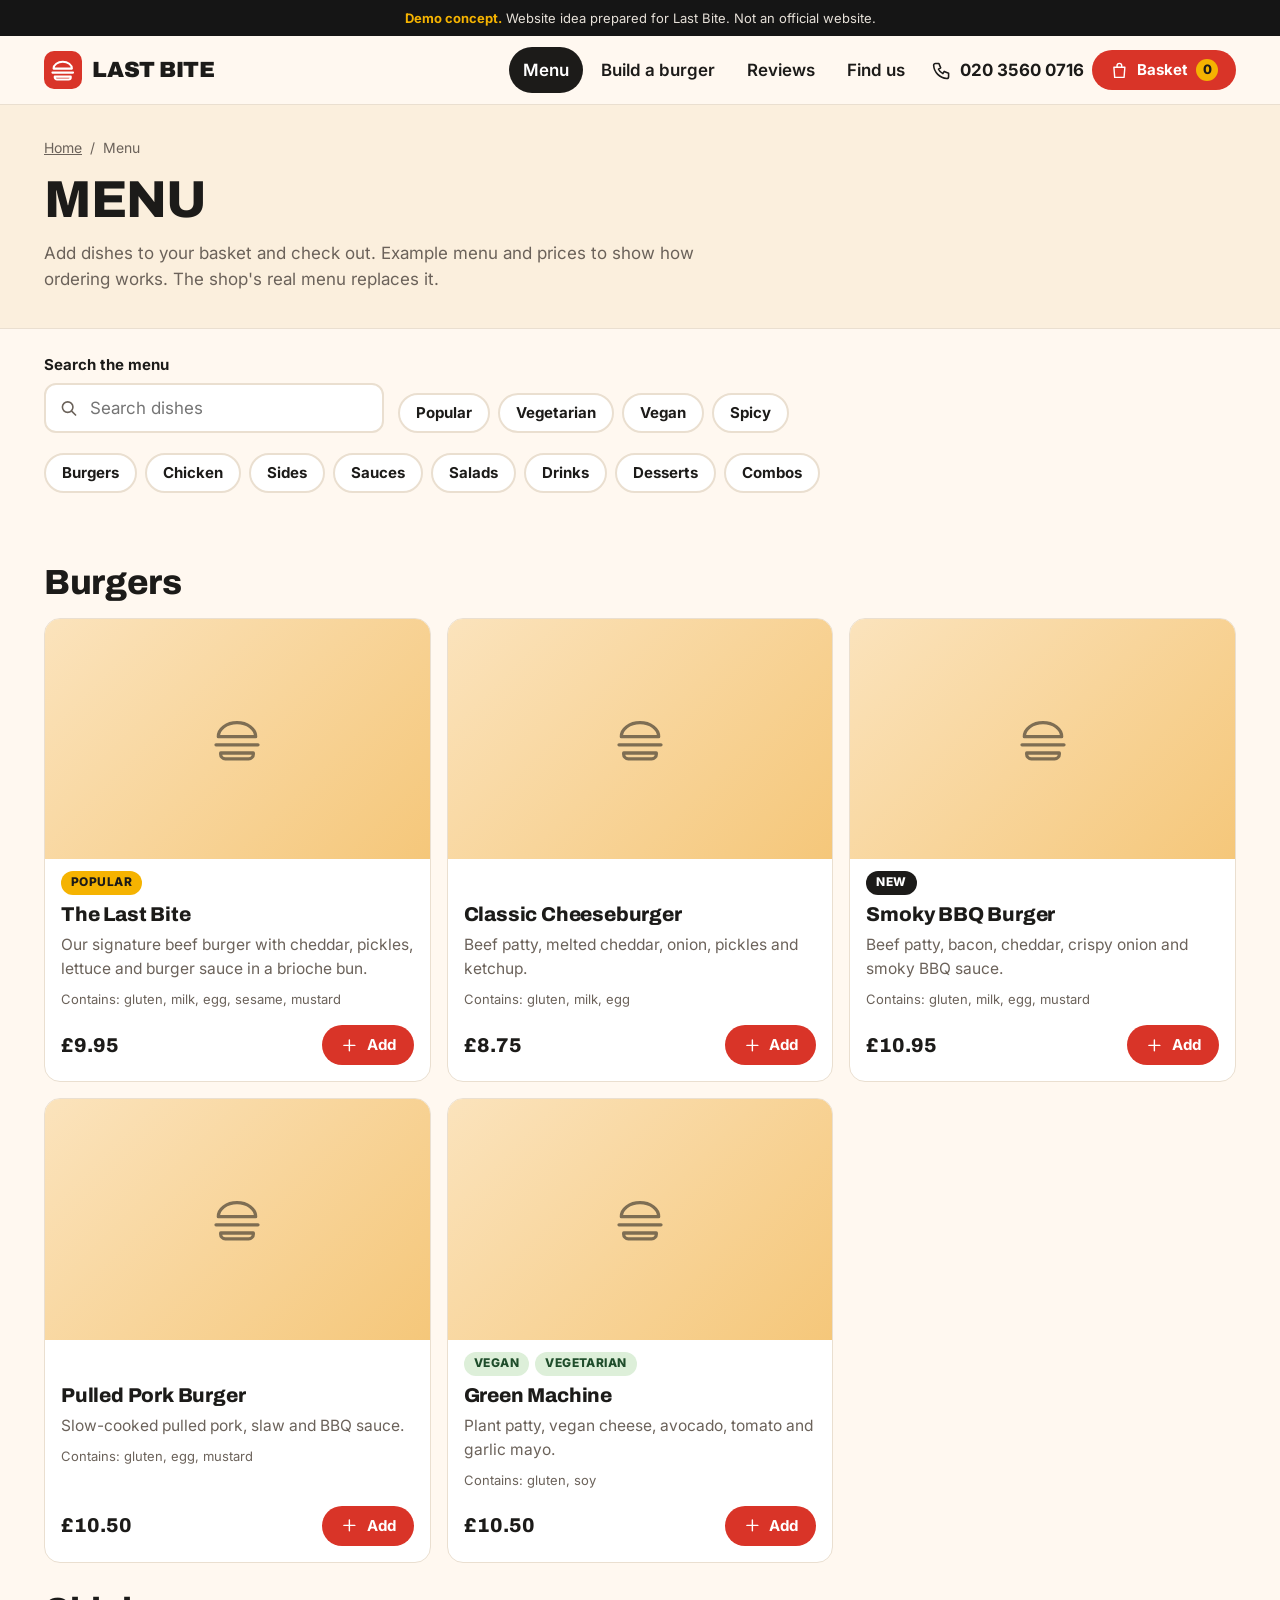
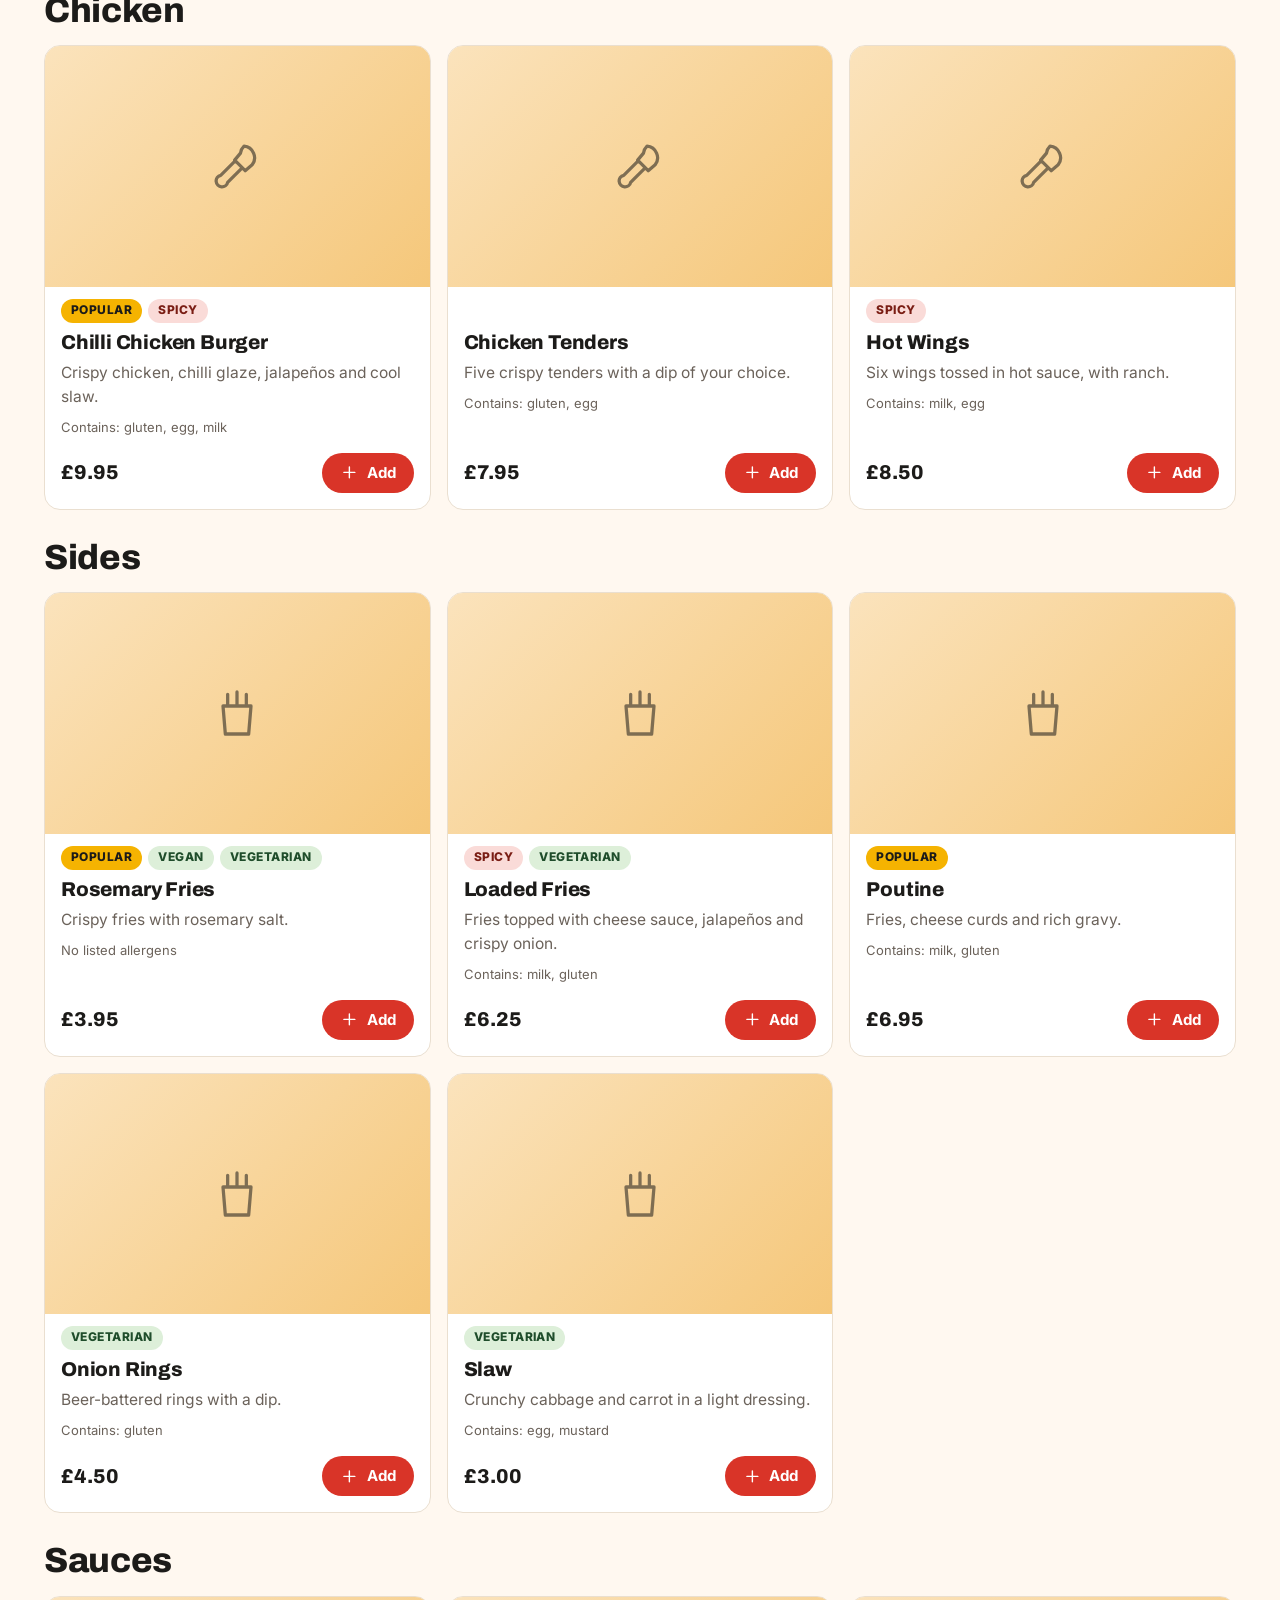
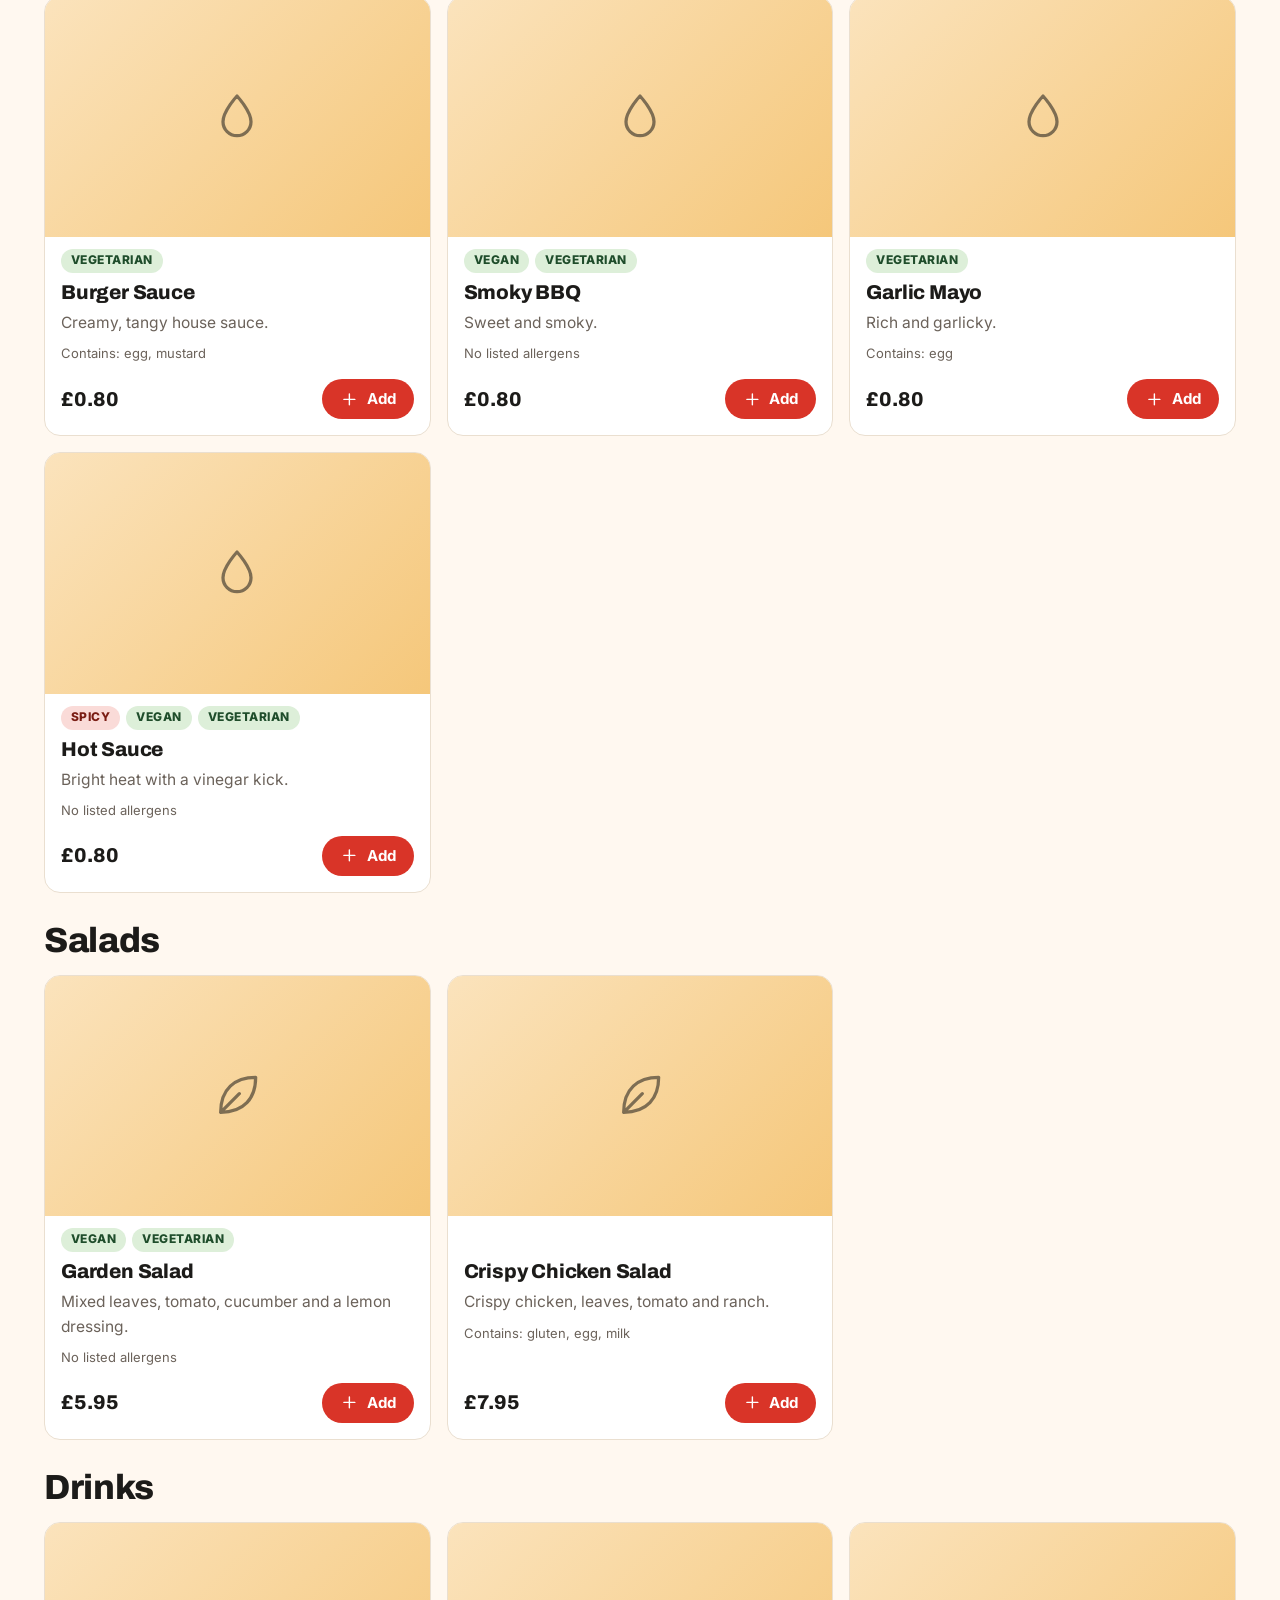
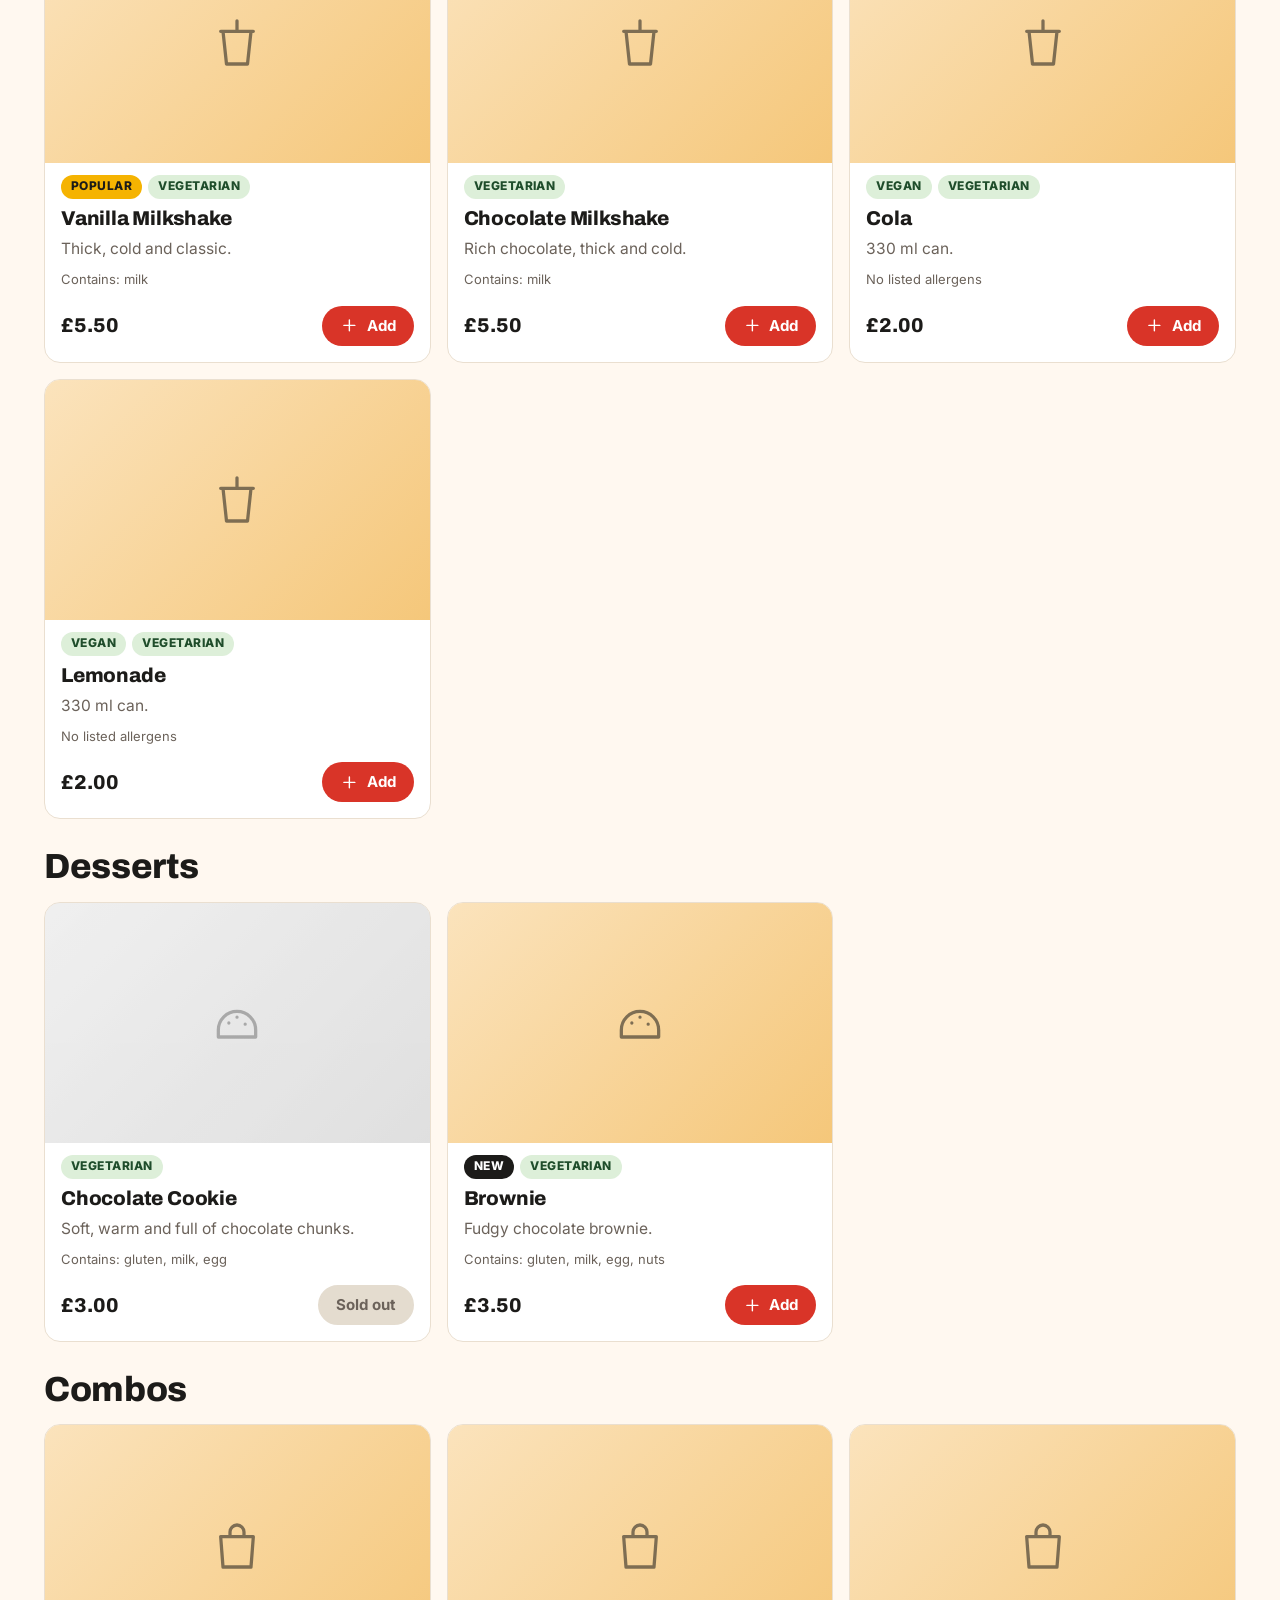
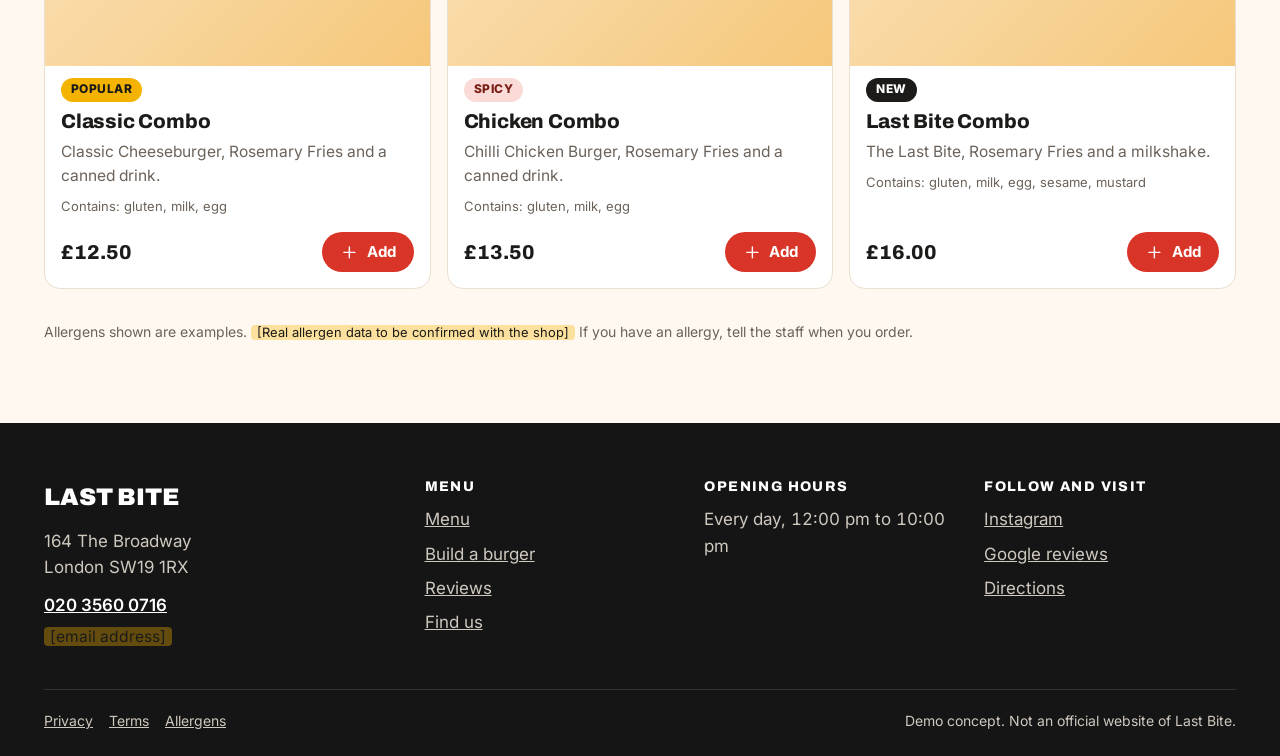
==== menu/index.html @ 27484dd6 "Add Last Bite static demo site for GitHub Pages. Co-authored-by: Cursor <cursoragent@cursor.com>" ====
<!doctype html>
<html lang="en-GB">
<head>
<meta charset="utf-8">
<meta name="viewport" content="width=device-width, initial-scale=1">
<meta name="robots" content="noindex, nofollow">
<meta name="theme-color" content="#151515">
<title>Menu | Last Bite</title>
<meta name="description" content="Menu and online ordering at Last Bite in Wimbledon.">
<link rel="stylesheet" href="../assets/css/tokens.css">
<link rel="stylesheet" href="../assets/css/base.css">
</head>
<body class="">
<svg width="0" height="0" style="position:absolute" aria-hidden="true" focusable="false">
<symbol id="i-phone" viewBox="0 0 24 24"><path d="M5 4h4l2 5-2.5 1.5a11 11 0 0 0 5 5L15 13l5 2v4a2 2 0 0 1-2 2A16 16 0 0 1 3 6a2 2 0 0 1 2-2z"/></symbol>
<symbol id="i-burger" viewBox="0 0 24 24"><path d="M4 11a8 6 0 0 1 16 0H4zM3 14.5h18M5 18h14v.5a2 2 0 0 1-2 2H7a2 2 0 0 1-2-2V18z"/></symbol>
<symbol id="i-fries" viewBox="0 0 24 24"><path d="M6 9l1 12h10l1-12H6zM8 9V4M12 9V3M16 9V4"/></symbol>
<symbol id="i-cup" viewBox="0 0 24 24"><path d="M6 7h12l-1.5 14h-9L6 7zM5 7h14M12 2.5V7"/></symbol>
<symbol id="i-chicken" viewBox="0 0 24 24"><path d="M15 3.5a5 5 0 0 1 3.5 8L15.5 14l-4.5-4.5 2.5-3a5 5 0 0 1 1.5-3zM11 10l-6 6a2.5 2.5 0 1 0 3 3l6-6"/></symbol>
<symbol id="i-leaf" viewBox="0 0 24 24"><path d="M5 19C5 9 11 4 20 4c0 9-5 15-15 15zM5 19l8-8"/></symbol>
<symbol id="i-dessert" viewBox="0 0 24 24"><path d="M4 15a8 8 0 0 1 16 0v3H4v-3zM8.5 12h.01M12 9.5h.01M15.5 12.5h.01"/></symbol>
<symbol id="i-sauce" viewBox="0 0 24 24"><path d="M12 3s6 6.5 6 11a6 6 0 0 1-12 0c0-4.5 6-11 6-11z"/></symbol>
<symbol id="i-bag" viewBox="0 0 24 24"><path d="M5 8h14l-1 13H6L5 8zM9 8V6a3 3 0 0 1 6 0v2"/></symbol>
<symbol id="i-plus" viewBox="0 0 24 24"><path d="M12 5v14M5 12h14"/></symbol>
<symbol id="i-minus" viewBox="0 0 24 24"><path d="M5 12h14"/></symbol>
<symbol id="i-trash" viewBox="0 0 24 24"><path d="M5 7h14M10 7V4h4v3M7 7l1 13h8l1-13"/></symbol>
<symbol id="i-search" viewBox="0 0 24 24"><circle cx="11" cy="11" r="6"/><path d="M20 20l-4.2-4.2"/></symbol>
<symbol id="i-flame" viewBox="0 0 24 24"><path d="M12 3c1 4 5 5 5 10a5 5 0 0 1-10 0c0-3 2-4 2-6 1 1 2 1 3-4z"/></symbol>
<symbol id="i-bike" viewBox="0 0 24 24"><circle cx="6" cy="17" r="3"/><circle cx="18" cy="17" r="3"/><path d="M6 17l4-8h5l3 8M9 9H7"/></symbol>
<symbol id="i-store" viewBox="0 0 24 24"><path d="M4 9l1-5h14l1 5M4 9v11h16V9M4 9h16M10 20v-6h4v6"/></symbol>
<symbol id="i-insta" viewBox="0 0 24 24"><rect x="3" y="3" width="18" height="18" rx="5"/><circle cx="12" cy="12" r="4"/><path d="M17.5 6.5h.01"/></symbol>
<symbol id="i-clock" viewBox="0 0 24 24"><circle cx="12" cy="12" r="9"/><path d="M12 7v5l3 2"/></symbol>
<symbol id="i-check" viewBox="0 0 24 24"><path d="M5 12.5l5 5 9-10.5"/></symbol>
<symbol id="i-menu" viewBox="0 0 24 24"><path d="M4 7h16M4 12h16M4 17h16"/></symbol>
<symbol id="i-close" viewBox="0 0 24 24"><path d="M6 6l12 12M18 6L6 18"/></symbol>
<symbol id="i-chevron" viewBox="0 0 24 24"><path d="M6 9l6 6 6-6"/></symbol>
<symbol id="i-prev" viewBox="0 0 24 24"><path d="M15 6l-6 6 6 6"/></symbol>
<symbol id="i-next" viewBox="0 0 24 24"><path d="M9 6l6 6-6 6"/></symbol>
<symbol id="i-pin" viewBox="0 0 24 24"><path d="M12 21s7-6.2 7-11a7 7 0 1 0-14 0c0 4.8 7 11 7 11z"/><circle cx="12" cy="10" r="2.5"/></symbol>
<symbol id="i-star" viewBox="0 0 24 24"><polygon points="12 2.5 14.9 8.6 21.5 9.4 16.6 14 17.9 20.6 12 17.4 6.1 20.6 7.4 14 2.5 9.4 9.1 8.6"/></symbol>
<symbol id="i-user" viewBox="0 0 24 24"><circle cx="12" cy="8" r="4"/><path d="M4 21c0-4.4 3.6-7 8-7s8 2.6 8 7"/></symbol>
<symbol id="i-tag" viewBox="0 0 24 24"><path d="M3 12V4h8l10 10-8 8L3 12zM7.5 8h.01"/></symbol>
</svg>
<a class="skip" href="#main">Skip to content</a>
<div class="demo-bar"><strong>Demo concept.</strong> Website idea prepared for Last Bite. Not an official website.</div>
<header class="site-header">
  <div class="container header-row">
    <a class="brand" href="../index.html" aria-label="Last Bite, home"><span class="brand-mark"><svg class="i " aria-hidden="true"><use href="#i-burger"/></svg></span>Last Bite</a>
    <nav class="nav-desktop" aria-label="Main"><ul><li><a class="nav-link" href="../menu/index.html" aria-current="page">Menu</a></li><li><a class="nav-link" href="../build-burger/index.html">Build a burger</a></li><li><a class="nav-link" href="../index.html#reviews">Reviews</a></li><li><a class="nav-link" href="../index.html#visit">Find us</a></li></ul></nav>
    <div class="header-actions">
      <a class="header-phone" href="tel:+442035600716"><svg class="i " aria-hidden="true"><use href="#i-phone"/></svg><span>020 3560 0716</span></a>
      <button class="btn btn-primary btn-sm cart-btn" type="button" data-open-cart aria-label="Open basket"><svg class="i " aria-hidden="true"><use href="#i-bag"/></svg><span class="cart-label">Basket</span><span class="cart-count" data-cart-count>0</span></button>
      <button class="icon-btn burger" type="button" aria-label="Open menu" aria-expanded="false" aria-controls="drawer" data-open-drawer><svg class="i " aria-hidden="true"><use href="#i-menu"/></svg></button>
    </div>
  </div>
</header>
<div class="drawer" id="drawer" role="dialog" aria-modal="true" aria-label="Menu" hidden>
  <div class="drawer-top">
    <span class="brand"><span class="brand-mark"><svg class="i " aria-hidden="true"><use href="#i-burger"/></svg></span>Last Bite</span>
    <button class="icon-btn" type="button" aria-label="Close menu" data-close-drawer><svg class="i " aria-hidden="true"><use href="#i-close"/></svg></button>
  </div>
  <nav aria-label="Mobile"><ul><li><a href="../menu/index.html" aria-current="page">Menu<svg class="i " aria-hidden="true"><use href="#i-next"/></svg></a></li><li><a href="../build-burger/index.html">Build a burger<svg class="i " aria-hidden="true"><use href="#i-next"/></svg></a></li><li><a href="../index.html#reviews">Reviews<svg class="i " aria-hidden="true"><use href="#i-next"/></svg></a></li><li><a href="../index.html#visit">Find us<svg class="i " aria-hidden="true"><use href="#i-next"/></svg></a></li></ul></nav>
  <div class="drawer-foot">
    <a class="btn btn-primary btn-block" href="../menu/index.html">Order now</a>
    <a class="btn btn-secondary btn-block" href="tel:+442035600716"><svg class="i " aria-hidden="true"><use href="#i-phone"/></svg> Call 020 3560 0716</a>
    <a class="btn btn-ghost btn-block" href="#" data-fullsite><svg class="i " aria-hidden="true"><use href="#i-user"/></svg> Sign in</a>
    <address>164 The Broadway<br>London SW19 1RX</address>
  </div>
</div>
<main id="main">

<section class="page-hero"><div class="container">
  <nav aria-label="Breadcrumb"><ol class="breadcrumbs" role="list"><li><a href="../index.html">Home</a></li><li aria-current="page">Menu</li></ol></nav>
  <h1>Menu</h1>
  <p>Add dishes to your basket and check out. Example menu and prices to show how ordering works. The shop&#x27;s real menu replaces it.</p>
</div></section>
<section class="section section--tight menu-wrap"><div class="container">
  <div class="menu-tools">
    <div class="field search"><label for="m-search">Search the menu</label><div class="search-box"><svg class="i " aria-hidden="true"><use href="#i-search"/></svg><input id="m-search" type="search" placeholder="Search dishes" autocomplete="off" data-search></div></div>
    <div class="filters" role="group" aria-label="Filter dishes">
      <button class="chip" type="button" aria-pressed="false" data-filter="hit">Popular</button>
      <button class="chip" type="button" aria-pressed="false" data-filter="veg">Vegetarian</button>
      <button class="chip" type="button" aria-pressed="false" data-filter="vegan">Vegan</button>
      <button class="chip" type="button" aria-pressed="false" data-filter="spicy">Spicy</button>
    </div>
  </div>
  <nav class="cat-tabs" aria-label="Menu sections"><a class="chip" href="#cat-burgers">Burgers</a><a class="chip" href="#cat-chicken">Chicken</a><a class="chip" href="#cat-sides">Sides</a><a class="chip" href="#cat-sauces">Sauces</a><a class="chip" href="#cat-salads">Salads</a><a class="chip" href="#cat-drinks">Drinks</a><a class="chip" href="#cat-desserts">Desserts</a><a class="chip" href="#cat-combos">Combos</a></nav>
  <p class="menu-count" data-count role="status"></p>
  <section class="menu-sec" id="cat-burgers" data-sec aria-labelledby="h-burgers"><h2 id="h-burgers">Burgers</h2><div class="dish-grid">
<article class="card dish" data-item="last-bite" data-cat="burgers" data-tags="hit">
  <div class="thumb" role="img" aria-label="Photo placeholder"><svg class="i " aria-hidden="true"><use href="#i-burger"/></svg></div>
  <div class="badges"><span class="badge b-hit">Popular</span></div>
  <h3>The Last Bite</h3>
  <p class="desc">Our signature beef burger with cheddar, pickles, lettuce and burger sauce in a brioche bun.</p>
  <p class="alg">Contains: gluten, milk, egg, sesame, mustard</p>
  <div class="row"><span class="price">£9.95</span><button class="btn btn-primary btn-sm" type="button" data-add="last-bite" data-custom="1" aria-label="Add The Last Bite, choose extras"><svg class="i " aria-hidden="true"><use href="#i-plus"/></svg> Add</button></div>
</article>
<article class="card dish" data-item="classic" data-cat="burgers" data-tags="">
  <div class="thumb" role="img" aria-label="Photo placeholder"><svg class="i " aria-hidden="true"><use href="#i-burger"/></svg></div>
  <div class="badges"></div>
  <h3>Classic Cheeseburger</h3>
  <p class="desc">Beef patty, melted cheddar, onion, pickles and ketchup.</p>
  <p class="alg">Contains: gluten, milk, egg</p>
  <div class="row"><span class="price">£8.75</span><button class="btn btn-primary btn-sm" type="button" data-add="classic" data-custom="1" aria-label="Add Classic Cheeseburger, choose extras"><svg class="i " aria-hidden="true"><use href="#i-plus"/></svg> Add</button></div>
</article>
<article class="card dish" data-item="smoky" data-cat="burgers" data-tags="new">
  <div class="thumb" role="img" aria-label="Photo placeholder"><svg class="i " aria-hidden="true"><use href="#i-burger"/></svg></div>
  <div class="badges"><span class="badge b-new">New</span></div>
  <h3>Smoky BBQ Burger</h3>
  <p class="desc">Beef patty, bacon, cheddar, crispy onion and smoky BBQ sauce.</p>
  <p class="alg">Contains: gluten, milk, egg, mustard</p>
  <div class="row"><span class="price">£10.95</span><button class="btn btn-primary btn-sm" type="button" data-add="smoky" data-custom="1" aria-label="Add Smoky BBQ Burger, choose extras"><svg class="i " aria-hidden="true"><use href="#i-plus"/></svg> Add</button></div>
</article>
<article class="card dish" data-item="pulled" data-cat="burgers" data-tags="">
  <div class="thumb" role="img" aria-label="Photo placeholder"><svg class="i " aria-hidden="true"><use href="#i-burger"/></svg></div>
  <div class="badges"></div>
  <h3>Pulled Pork Burger</h3>
  <p class="desc">Slow-cooked pulled pork, slaw and BBQ sauce.</p>
  <p class="alg">Contains: gluten, egg, mustard</p>
  <div class="row"><span class="price">£10.50</span><button class="btn btn-primary btn-sm" type="button" data-add="pulled" data-custom="1" aria-label="Add Pulled Pork Burger, choose extras"><svg class="i " aria-hidden="true"><use href="#i-plus"/></svg> Add</button></div>
</article>
<article class="card dish" data-item="green" data-cat="burgers" data-tags="vegan veg">
  <div class="thumb" role="img" aria-label="Photo placeholder"><svg class="i " aria-hidden="true"><use href="#i-burger"/></svg></div>
  <div class="badges"><span class="badge b-vegan">Vegan</span><span class="badge b-veg">Vegetarian</span></div>
  <h3>Green Machine</h3>
  <p class="desc">Plant patty, vegan cheese, avocado, tomato and garlic mayo.</p>
  <p class="alg">Contains: gluten, soy</p>
  <div class="row"><span class="price">£10.50</span><button class="btn btn-primary btn-sm" type="button" data-add="green" data-custom="1" aria-label="Add Green Machine, choose extras"><svg class="i " aria-hidden="true"><use href="#i-plus"/></svg> Add</button></div>
</article>
</div></section><section class="menu-sec" id="cat-chicken" data-sec aria-labelledby="h-chicken"><h2 id="h-chicken">Chicken</h2><div class="dish-grid">
<article class="card dish" data-item="chilli" data-cat="chicken" data-tags="hit spicy">
  <div class="thumb" role="img" aria-label="Photo placeholder"><svg class="i " aria-hidden="true"><use href="#i-chicken"/></svg></div>
  <div class="badges"><span class="badge b-hit">Popular</span><span class="badge b-spicy">Spicy</span></div>
  <h3>Chilli Chicken Burger</h3>
  <p class="desc">Crispy chicken, chilli glaze, jalapeños and cool slaw.</p>
  <p class="alg">Contains: gluten, egg, milk</p>
  <div class="row"><span class="price">£9.95</span><button class="btn btn-primary btn-sm" type="button" data-add="chilli" data-custom="1" aria-label="Add Chilli Chicken Burger, choose extras"><svg class="i " aria-hidden="true"><use href="#i-plus"/></svg> Add</button></div>
</article>
<article class="card dish" data-item="tenders" data-cat="chicken" data-tags="">
  <div class="thumb" role="img" aria-label="Photo placeholder"><svg class="i " aria-hidden="true"><use href="#i-chicken"/></svg></div>
  <div class="badges"></div>
  <h3>Chicken Tenders</h3>
  <p class="desc">Five crispy tenders with a dip of your choice.</p>
  <p class="alg">Contains: gluten, egg</p>
  <div class="row"><span class="price">£7.95</span><button class="btn btn-primary btn-sm" type="button" data-add="tenders" aria-label="Add Chicken Tenders to basket"><svg class="i " aria-hidden="true"><use href="#i-plus"/></svg> Add</button></div>
</article>
<article class="card dish" data-item="wings" data-cat="chicken" data-tags="spicy">
  <div class="thumb" role="img" aria-label="Photo placeholder"><svg class="i " aria-hidden="true"><use href="#i-chicken"/></svg></div>
  <div class="badges"><span class="badge b-spicy">Spicy</span></div>
  <h3>Hot Wings</h3>
  <p class="desc">Six wings tossed in hot sauce, with ranch.</p>
  <p class="alg">Contains: milk, egg</p>
  <div class="row"><span class="price">£8.50</span><button class="btn btn-primary btn-sm" type="button" data-add="wings" aria-label="Add Hot Wings to basket"><svg class="i " aria-hidden="true"><use href="#i-plus"/></svg> Add</button></div>
</article>
</div></section><section class="menu-sec" id="cat-sides" data-sec aria-labelledby="h-sides"><h2 id="h-sides">Sides</h2><div class="dish-grid">
<article class="card dish" data-item="fries" data-cat="sides" data-tags="hit vegan veg">
  <div class="thumb" role="img" aria-label="Photo placeholder"><svg class="i " aria-hidden="true"><use href="#i-fries"/></svg></div>
  <div class="badges"><span class="badge b-hit">Popular</span><span class="badge b-vegan">Vegan</span><span class="badge b-veg">Vegetarian</span></div>
  <h3>Rosemary Fries</h3>
  <p class="desc">Crispy fries with rosemary salt.</p>
  <p class="alg">No listed allergens</p>
  <div class="row"><span class="price">£3.95</span><button class="btn btn-primary btn-sm" type="button" data-add="fries" aria-label="Add Rosemary Fries to basket"><svg class="i " aria-hidden="true"><use href="#i-plus"/></svg> Add</button></div>
</article>
<article class="card dish" data-item="loaded" data-cat="sides" data-tags="spicy veg">
  <div class="thumb" role="img" aria-label="Photo placeholder"><svg class="i " aria-hidden="true"><use href="#i-fries"/></svg></div>
  <div class="badges"><span class="badge b-spicy">Spicy</span><span class="badge b-veg">Vegetarian</span></div>
  <h3>Loaded Fries</h3>
  <p class="desc">Fries topped with cheese sauce, jalapeños and crispy onion.</p>
  <p class="alg">Contains: milk, gluten</p>
  <div class="row"><span class="price">£6.25</span><button class="btn btn-primary btn-sm" type="button" data-add="loaded" aria-label="Add Loaded Fries to basket"><svg class="i " aria-hidden="true"><use href="#i-plus"/></svg> Add</button></div>
</article>
<article class="card dish" data-item="poutine" data-cat="sides" data-tags="hit">
  <div class="thumb" role="img" aria-label="Photo placeholder"><svg class="i " aria-hidden="true"><use href="#i-fries"/></svg></div>
  <div class="badges"><span class="badge b-hit">Popular</span></div>
  <h3>Poutine</h3>
  <p class="desc">Fries, cheese curds and rich gravy.</p>
  <p class="alg">Contains: milk, gluten</p>
  <div class="row"><span class="price">£6.95</span><button class="btn btn-primary btn-sm" type="button" data-add="poutine" aria-label="Add Poutine to basket"><svg class="i " aria-hidden="true"><use href="#i-plus"/></svg> Add</button></div>
</article>
<article class="card dish" data-item="onion-rings" data-cat="sides" data-tags="veg">
  <div class="thumb" role="img" aria-label="Photo placeholder"><svg class="i " aria-hidden="true"><use href="#i-fries"/></svg></div>
  <div class="badges"><span class="badge b-veg">Vegetarian</span></div>
  <h3>Onion Rings</h3>
  <p class="desc">Beer-battered rings with a dip.</p>
  <p class="alg">Contains: gluten</p>
  <div class="row"><span class="price">£4.50</span><button class="btn btn-primary btn-sm" type="button" data-add="onion-rings" aria-label="Add Onion Rings to basket"><svg class="i " aria-hidden="true"><use href="#i-plus"/></svg> Add</button></div>
</article>
<article class="card dish" data-item="slaw" data-cat="sides" data-tags="veg">
  <div class="thumb" role="img" aria-label="Photo placeholder"><svg class="i " aria-hidden="true"><use href="#i-fries"/></svg></div>
  <div class="badges"><span class="badge b-veg">Vegetarian</span></div>
  <h3>Slaw</h3>
  <p class="desc">Crunchy cabbage and carrot in a light dressing.</p>
  <p class="alg">Contains: egg, mustard</p>
  <div class="row"><span class="price">£3.00</span><button class="btn btn-primary btn-sm" type="button" data-add="slaw" aria-label="Add Slaw to basket"><svg class="i " aria-hidden="true"><use href="#i-plus"/></svg> Add</button></div>
</article>
</div></section><section class="menu-sec" id="cat-sauces" data-sec aria-labelledby="h-sauces"><h2 id="h-sauces">Sauces</h2><div class="dish-grid">
<article class="card dish" data-item="sauce-burger" data-cat="sauces" data-tags="veg">
  <div class="thumb" role="img" aria-label="Photo placeholder"><svg class="i " aria-hidden="true"><use href="#i-sauce"/></svg></div>
  <div class="badges"><span class="badge b-veg">Vegetarian</span></div>
  <h3>Burger Sauce</h3>
  <p class="desc">Creamy, tangy house sauce.</p>
  <p class="alg">Contains: egg, mustard</p>
  <div class="row"><span class="price">£0.80</span><button class="btn btn-primary btn-sm" type="button" data-add="sauce-burger" aria-label="Add Burger Sauce to basket"><svg class="i " aria-hidden="true"><use href="#i-plus"/></svg> Add</button></div>
</article>
<article class="card dish" data-item="sauce-bbq" data-cat="sauces" data-tags="vegan veg">
  <div class="thumb" role="img" aria-label="Photo placeholder"><svg class="i " aria-hidden="true"><use href="#i-sauce"/></svg></div>
  <div class="badges"><span class="badge b-vegan">Vegan</span><span class="badge b-veg">Vegetarian</span></div>
  <h3>Smoky BBQ</h3>
  <p class="desc">Sweet and smoky.</p>
  <p class="alg">No listed allergens</p>
  <div class="row"><span class="price">£0.80</span><button class="btn btn-primary btn-sm" type="button" data-add="sauce-bbq" aria-label="Add Smoky BBQ to basket"><svg class="i " aria-hidden="true"><use href="#i-plus"/></svg> Add</button></div>
</article>
<article class="card dish" data-item="sauce-garlic" data-cat="sauces" data-tags="veg">
  <div class="thumb" role="img" aria-label="Photo placeholder"><svg class="i " aria-hidden="true"><use href="#i-sauce"/></svg></div>
  <div class="badges"><span class="badge b-veg">Vegetarian</span></div>
  <h3>Garlic Mayo</h3>
  <p class="desc">Rich and garlicky.</p>
  <p class="alg">Contains: egg</p>
  <div class="row"><span class="price">£0.80</span><button class="btn btn-primary btn-sm" type="button" data-add="sauce-garlic" aria-label="Add Garlic Mayo to basket"><svg class="i " aria-hidden="true"><use href="#i-plus"/></svg> Add</button></div>
</article>
<article class="card dish" data-item="sauce-hot" data-cat="sauces" data-tags="spicy vegan veg">
  <div class="thumb" role="img" aria-label="Photo placeholder"><svg class="i " aria-hidden="true"><use href="#i-sauce"/></svg></div>
  <div class="badges"><span class="badge b-spicy">Spicy</span><span class="badge b-vegan">Vegan</span><span class="badge b-veg">Vegetarian</span></div>
  <h3>Hot Sauce</h3>
  <p class="desc">Bright heat with a vinegar kick.</p>
  <p class="alg">No listed allergens</p>
  <div class="row"><span class="price">£0.80</span><button class="btn btn-primary btn-sm" type="button" data-add="sauce-hot" aria-label="Add Hot Sauce to basket"><svg class="i " aria-hidden="true"><use href="#i-plus"/></svg> Add</button></div>
</article>
</div></section><section class="menu-sec" id="cat-salads" data-sec aria-labelledby="h-salads"><h2 id="h-salads">Salads</h2><div class="dish-grid">
<article class="card dish" data-item="salad-garden" data-cat="salads" data-tags="vegan veg">
  <div class="thumb" role="img" aria-label="Photo placeholder"><svg class="i " aria-hidden="true"><use href="#i-leaf"/></svg></div>
  <div class="badges"><span class="badge b-vegan">Vegan</span><span class="badge b-veg">Vegetarian</span></div>
  <h3>Garden Salad</h3>
  <p class="desc">Mixed leaves, tomato, cucumber and a lemon dressing.</p>
  <p class="alg">No listed allergens</p>
  <div class="row"><span class="price">£5.95</span><button class="btn btn-primary btn-sm" type="button" data-add="salad-garden" aria-label="Add Garden Salad to basket"><svg class="i " aria-hidden="true"><use href="#i-plus"/></svg> Add</button></div>
</article>
<article class="card dish" data-item="salad-chicken" data-cat="salads" data-tags="">
  <div class="thumb" role="img" aria-label="Photo placeholder"><svg class="i " aria-hidden="true"><use href="#i-leaf"/></svg></div>
  <div class="badges"></div>
  <h3>Crispy Chicken Salad</h3>
  <p class="desc">Crispy chicken, leaves, tomato and ranch.</p>
  <p class="alg">Contains: gluten, egg, milk</p>
  <div class="row"><span class="price">£7.95</span><button class="btn btn-primary btn-sm" type="button" data-add="salad-chicken" aria-label="Add Crispy Chicken Salad to basket"><svg class="i " aria-hidden="true"><use href="#i-plus"/></svg> Add</button></div>
</article>
</div></section><section class="menu-sec" id="cat-drinks" data-sec aria-labelledby="h-drinks"><h2 id="h-drinks">Drinks</h2><div class="dish-grid">
<article class="card dish" data-item="shake-vanilla" data-cat="drinks" data-tags="hit veg">
  <div class="thumb" role="img" aria-label="Photo placeholder"><svg class="i " aria-hidden="true"><use href="#i-cup"/></svg></div>
  <div class="badges"><span class="badge b-hit">Popular</span><span class="badge b-veg">Vegetarian</span></div>
  <h3>Vanilla Milkshake</h3>
  <p class="desc">Thick, cold and classic.</p>
  <p class="alg">Contains: milk</p>
  <div class="row"><span class="price">£5.50</span><button class="btn btn-primary btn-sm" type="button" data-add="shake-vanilla" aria-label="Add Vanilla Milkshake to basket"><svg class="i " aria-hidden="true"><use href="#i-plus"/></svg> Add</button></div>
</article>
<article class="card dish" data-item="shake-choc" data-cat="drinks" data-tags="veg">
  <div class="thumb" role="img" aria-label="Photo placeholder"><svg class="i " aria-hidden="true"><use href="#i-cup"/></svg></div>
  <div class="badges"><span class="badge b-veg">Vegetarian</span></div>
  <h3>Chocolate Milkshake</h3>
  <p class="desc">Rich chocolate, thick and cold.</p>
  <p class="alg">Contains: milk</p>
  <div class="row"><span class="price">£5.50</span><button class="btn btn-primary btn-sm" type="button" data-add="shake-choc" aria-label="Add Chocolate Milkshake to basket"><svg class="i " aria-hidden="true"><use href="#i-plus"/></svg> Add</button></div>
</article>
<article class="card dish" data-item="cola" data-cat="drinks" data-tags="vegan veg">
  <div class="thumb" role="img" aria-label="Photo placeholder"><svg class="i " aria-hidden="true"><use href="#i-cup"/></svg></div>
  <div class="badges"><span class="badge b-vegan">Vegan</span><span class="badge b-veg">Vegetarian</span></div>
  <h3>Cola</h3>
  <p class="desc">330 ml can.</p>
  <p class="alg">No listed allergens</p>
  <div class="row"><span class="price">£2.00</span><button class="btn btn-primary btn-sm" type="button" data-add="cola" aria-label="Add Cola to basket"><svg class="i " aria-hidden="true"><use href="#i-plus"/></svg> Add</button></div>
</article>
<article class="card dish" data-item="lemonade" data-cat="drinks" data-tags="vegan veg">
  <div class="thumb" role="img" aria-label="Photo placeholder"><svg class="i " aria-hidden="true"><use href="#i-cup"/></svg></div>
  <div class="badges"><span class="badge b-vegan">Vegan</span><span class="badge b-veg">Vegetarian</span></div>
  <h3>Lemonade</h3>
  <p class="desc">330 ml can.</p>
  <p class="alg">No listed allergens</p>
  <div class="row"><span class="price">£2.00</span><button class="btn btn-primary btn-sm" type="button" data-add="lemonade" aria-label="Add Lemonade to basket"><svg class="i " aria-hidden="true"><use href="#i-plus"/></svg> Add</button></div>
</article>
</div></section><section class="menu-sec" id="cat-desserts" data-sec aria-labelledby="h-desserts"><h2 id="h-desserts">Desserts</h2><div class="dish-grid">
<article class="card dish is-soldout" data-item="cookie" data-cat="desserts" data-tags="veg">
  <div class="thumb" role="img" aria-label="Photo placeholder"><svg class="i " aria-hidden="true"><use href="#i-dessert"/></svg></div>
  <div class="badges"><span class="badge b-veg">Vegetarian</span></div>
  <h3>Chocolate Cookie</h3>
  <p class="desc">Soft, warm and full of chocolate chunks.</p>
  <p class="alg">Contains: gluten, milk, egg</p>
  <div class="row"><span class="price">£3.00</span><button class="btn btn-secondary btn-sm" type="button" disabled>Sold out</button></div>
</article>
<article class="card dish" data-item="brownie" data-cat="desserts" data-tags="new veg">
  <div class="thumb" role="img" aria-label="Photo placeholder"><svg class="i " aria-hidden="true"><use href="#i-dessert"/></svg></div>
  <div class="badges"><span class="badge b-new">New</span><span class="badge b-veg">Vegetarian</span></div>
  <h3>Brownie</h3>
  <p class="desc">Fudgy chocolate brownie.</p>
  <p class="alg">Contains: gluten, milk, egg, nuts</p>
  <div class="row"><span class="price">£3.50</span><button class="btn btn-primary btn-sm" type="button" data-add="brownie" aria-label="Add Brownie to basket"><svg class="i " aria-hidden="true"><use href="#i-plus"/></svg> Add</button></div>
</article>
</div></section><section class="menu-sec" id="cat-combos" data-sec aria-labelledby="h-combos"><h2 id="h-combos">Combos</h2><div class="dish-grid">
<article class="card dish" data-item="combo-classic" data-cat="combos" data-tags="hit">
  <div class="thumb" role="img" aria-label="Photo placeholder"><svg class="i " aria-hidden="true"><use href="#i-bag"/></svg></div>
  <div class="badges"><span class="badge b-hit">Popular</span></div>
  <h3>Classic Combo</h3>
  <p class="desc">Classic Cheeseburger, Rosemary Fries and a canned drink.</p>
  <p class="alg">Contains: gluten, milk, egg</p>
  <div class="row"><span class="price">£12.50</span><button class="btn btn-primary btn-sm" type="button" data-add="combo-classic" aria-label="Add Classic Combo to basket"><svg class="i " aria-hidden="true"><use href="#i-plus"/></svg> Add</button></div>
</article>
<article class="card dish" data-item="combo-chicken" data-cat="combos" data-tags="spicy">
  <div class="thumb" role="img" aria-label="Photo placeholder"><svg class="i " aria-hidden="true"><use href="#i-bag"/></svg></div>
  <div class="badges"><span class="badge b-spicy">Spicy</span></div>
  <h3>Chicken Combo</h3>
  <p class="desc">Chilli Chicken Burger, Rosemary Fries and a canned drink.</p>
  <p class="alg">Contains: gluten, milk, egg</p>
  <div class="row"><span class="price">£13.50</span><button class="btn btn-primary btn-sm" type="button" data-add="combo-chicken" aria-label="Add Chicken Combo to basket"><svg class="i " aria-hidden="true"><use href="#i-plus"/></svg> Add</button></div>
</article>
<article class="card dish" data-item="combo-last" data-cat="combos" data-tags="new">
  <div class="thumb" role="img" aria-label="Photo placeholder"><svg class="i " aria-hidden="true"><use href="#i-bag"/></svg></div>
  <div class="badges"><span class="badge b-new">New</span></div>
  <h3>Last Bite Combo</h3>
  <p class="desc">The Last Bite, Rosemary Fries and a milkshake.</p>
  <p class="alg">Contains: gluten, milk, egg, sesame, mustard</p>
  <div class="row"><span class="price">£16.00</span><button class="btn btn-primary btn-sm" type="button" data-add="combo-last" aria-label="Add Last Bite Combo to basket"><svg class="i " aria-hidden="true"><use href="#i-plus"/></svg> Add</button></div>
</article>
</div></section>
  <div class="empty" data-empty hidden><p><strong>No dishes match.</strong></p><p class="muted">Try a different word or clear the filters.</p><button class="btn btn-secondary" type="button" data-clear>Clear filters</button></div>
  <p class="caption" style="margin-top:32px">Allergens shown are examples. <span class="todo">[Real allergen data to be confirmed with the shop]</span> If you have an allergy, tell the staff when you order.</p>
</div></section>

</main>
<footer class="site-footer">
  <div class="container">
    <div class="footer-grid">
      <div>
        <div class="footer-brand">Last Bite</div>
        <address style="margin-top:12px">164 The Broadway<br>London SW19 1RX</address>
        <p style="margin-top:12px"><a href="tel:+442035600716" style="font-weight:600;color:#fff">020 3560 0716</a></p>
        <p style="margin-top:4px"><span class="todo">[email address]</span></p>
      </div>
      <div><h2>Menu</h2><ul>
        <li><a href="../menu/index.html">Menu</a></li>
        <li><a href="../build-burger/index.html">Build a burger</a></li>
        <li><a href="../index.html#reviews">Reviews</a></li>
        <li><a href="../index.html#visit">Find us</a></li>
      </ul></div>
      <div><h2>Opening hours</h2><ul style="font-variant-numeric:tabular-nums"><li>Every day, 12:00 pm to 10:00 pm</li></ul></div>
      <div><h2>Follow and visit</h2><ul>
        <li><a href="https://www.instagram.com/lastbite_wimbledon" target="_blank" rel="noopener">Instagram</a></li>
        <li><a href="https://www.google.com/maps/place/?q=place_id:ChIJqZPdYwAJdkgR6IzV3QZH9pE" target="_blank" rel="noopener">Google reviews</a></li>
        <li><a href="https://www.google.com/maps/dir/?api=1&destination=164+The+Broadway+London+SW19+1RX" target="_blank" rel="noopener">Directions</a></li>
      </ul></div>
    </div>
    <div class="footer-bottom">
      <ul><li><a href="#" data-fullsite>Privacy</a></li><li><a href="#" data-fullsite>Terms</a></li><li><a href="#" data-fullsite>Allergens</a></li></ul>
      <span>Demo concept. Not an official website of Last Bite.</span>
    </div>
  </div>
</footer>
<nav class="mobile-bar" aria-label="Quick actions">
  <a href="../menu/index.html"><svg class="i " aria-hidden="true"><use href="#i-burger"/></svg><span>Menu</span></a>
  <a href="../build-burger/index.html"><svg class="i " aria-hidden="true"><use href="#i-plus"/></svg><span>Build</span></a>
  <button type="button" data-open-cart><svg class="i " aria-hidden="true"><use href="#i-bag"/></svg><span>Basket</span><b class="cart-count" data-cart-count>0</b></button>
  <a href="tel:+442035600716"><svg class="i " aria-hidden="true"><use href="#i-phone"/></svg><span>Call</span></a>
</nav>
<dialog class="cart" id="cart" aria-labelledby="cart-title">
  <div class="cart-head"><h2 id="cart-title">Your order</h2><button class="icon-btn" type="button" aria-label="Close basket" data-close-dialog><svg class="i " aria-hidden="true"><use href="#i-close"/></svg></button></div>
  <div class="cart-scroll">
    <div class="mode" role="group" aria-label="Order type">
      <button type="button" data-mode="delivery" aria-pressed="true"><svg class="i " aria-hidden="true"><use href="#i-bike"/></svg> Delivery</button>
      <button type="button" data-mode="collection" aria-pressed="false"><svg class="i " aria-hidden="true"><use href="#i-store"/></svg> Collection</button>
    </div>
    <p class="cart-note" data-closed-note hidden>We are closed right now. In the full site you could order ahead for opening time.</p>
    <div class="cart-empty" data-cart-empty>
      <span class="ico"><svg class="i " aria-hidden="true"><use href="#i-bag"/></svg></span>
      <p><strong>Your basket is empty</strong></p>
      <p class="muted">Add something from the menu or build your own burger.</p>
      <a class="btn btn-primary" href="../menu/index.html" data-close-dialog>Browse the menu</a>
    </div>
    <ul class="cart-lines" data-cart-lines></ul>
    <div class="upsell" data-upsell hidden><h3>Add a side or a drink</h3><div class="upsell-row" data-upsell-row></div></div>
    <form class="promo" data-promo novalidate>
      <label for="promo-code">Promo code</label>
      <div class="promo-row"><input id="promo-code" type="text" autocomplete="off" autocapitalize="characters" placeholder="Try WELCOME10"><button class="btn btn-secondary btn-sm" type="submit">Apply</button></div>
      <p class="promo-msg" data-promo-msg role="status"></p>
    </form>
    <dl class="totals" data-totals>
      <div><dt>Items</dt><dd data-t-sub>£0.00</dd></div>
      <div data-t-disc-row hidden><dt>Promo discount</dt><dd data-t-disc>-£0.00</dd></div>
      <div data-t-del-row><dt>Delivery</dt><dd data-t-del>£0.00</dd></div>
      <div><dt>Service fee</dt><dd data-t-svc>£0.00</dd></div>
      <div class="total"><dt>Total</dt><dd data-t-total>£0.00</dd></div>
    </dl>
    <p class="cart-note" data-min-note hidden></p>
    <p class="caption">Prices, fees and the promo code are examples for this demo.</p>
  </div>
  <div class="cart-foot"><button class="btn btn-primary btn-block" type="button" data-checkout disabled>Checkout</button></div>
</dialog>
<dialog class="modal" id="options" aria-labelledby="opt-title">
  <form method="dialog" data-opt-form>
    <div class="modal-head"><h2 id="opt-title" data-opt-title>Customise</h2><button class="icon-btn" type="button" aria-label="Close" data-close-dialog><svg class="i " aria-hidden="true"><use href="#i-close"/></svg></button></div>
    <p class="muted" data-opt-desc></p>
    <fieldset class="opt-list"><legend>Extras</legend><div data-opt-extras></div></fieldset>
    <div class="modal-foot">
      <div class="qty" role="group" aria-label="Quantity"><button type="button" aria-label="Decrease quantity" data-opt-dec><svg class="i " aria-hidden="true"><use href="#i-minus"/></svg></button><output data-opt-qty>1</output><button type="button" aria-label="Increase quantity" data-opt-inc><svg class="i " aria-hidden="true"><use href="#i-plus"/></svg></button></div>
      <button class="btn btn-primary" type="submit" data-opt-add>Add to basket</button>
    </div>
  </form>
</dialog>
<dialog class="modal" id="checkout" aria-labelledby="co-title">
  <div class="modal-head"><h2 id="co-title">Checkout</h2><button class="icon-btn" type="button" aria-label="Close" data-close-dialog><svg class="i " aria-hidden="true"><use href="#i-close"/></svg></button></div>
  <div data-co-success hidden role="status" tabindex="-1">
    <div class="success-box"><svg class="i " aria-hidden="true"><use href="#i-check"/></svg><span><strong>Order placed (demo).</strong> Nothing was sent and nothing was charged.</span></div>
    <p class="muted" style="margin:12px 0 16px">In the full site this is where the customer gets an order number and live status.</p>
    <button class="btn btn-primary btn-block" type="button" data-co-done>Done</button>
  </div>
  <form data-co-form novalidate>
    <p class="muted" data-co-summary></p>
    <div class="field"><label for="co-name">Name</label><input id="co-name" name="name" type="text" autocomplete="name" required maxlength="80"><span class="error">Enter your name.</span></div>
    <div class="field"><label for="co-phone">Phone number</label><input id="co-phone" name="phone" type="tel" autocomplete="tel" inputmode="tel" required><span class="error">Enter a phone number.</span></div>
    <div class="field" data-co-addr><label for="co-addr">Delivery address</label><input id="co-addr" name="address" type="text" autocomplete="street-address" maxlength="160"><span class="error">Enter the delivery address.</span></div>
    <div class="field"><label for="co-note">Note for the kitchen <span class="muted" style="font-weight:400">(optional)</span></label><textarea id="co-note" name="note" maxlength="300"></textarea></div>
    <div class="pay"><h3>Payment</h3><p class="muted"><span class="todo">[Payment methods to be confirmed with the shop]</span></p></div>
    <label class="check"><input type="checkbox" name="consent" required> <span>I agree to the terms and privacy policy.</span></label>
    <button class="btn btn-primary btn-block" type="submit">Place order</button>
  </form>
</dialog>

<div class="toast" role="status" aria-live="polite"></div>
<script src="../assets/js/config.js"></script>
<script src="../assets/js/site.js" defer></script>
<script src="../assets/js/shop.js" defer></script>
<script src="../assets/js/menu.js" defer></script>

</body>
</html>
---- assets/css/tokens.css ----
/* Design tokens. Generated from the client config (theme block). */

@font-face { font-family: "Inter"; font-weight: 100 900; font-style: normal; font-display: swap; src: url("../fonts/inter-latin-wght-normal.woff2") format("woff2"); }
@font-face { font-family: "Archivo"; font-weight: 100 900; font-style: normal; font-display: swap; src: url("../fonts/archivo-latin-wght-normal.woff2") format("woff2"); }

:root {
  color-scheme: light;
  --c-bg: #FFF8F0;
  --c-surface: #FFFFFF;
  --c-ink: #1C1B19;
  --c-muted: #6B625A;
  --c-border: #EADFD0;
  --c-cta: #D93428;
  --c-cta-hover: #C73124;
  --c-accent: #F5B301;
  --c-success: #3E7C4F;
  --c-error: #B3261E;
  --c-dark: #151515;
  --accent-rgb: 245 179 1;

  --r-sm: 8px;
  --r-md: 12px;
  --r-lg: 16px;
  --shadow: 0 8px 24px rgb(28 27 25 / .08);
  --shadow-lg: 0 16px 40px rgb(28 27 25 / .16);

  --font-ui: "Inter", system-ui, -apple-system, "Segoe UI", sans-serif;
  --font-display: "Archivo", "Inter", system-ui, sans-serif;

  --fs-h1: clamp(2.25rem, 1.3rem + 4vw, 4.25rem);
  --fs-h2: clamp(1.625rem, 1.3rem + 1.1vw, 2.5rem);
  --fs-h3: clamp(1.125rem, 1.05rem + .4vw, 1.375rem);
  --fs-body: clamp(1rem, .96rem + .12vw, 1.125rem);
  --fs-small: .875rem;

  --gutter: 16px;
  --container: 1240px;
}
@media (min-width: 768px) { :root { --gutter: 24px; } }
---- assets/css/base.css ----
/* Last Bite style template. Uses tokens from tokens.css. */
*, *::before, *::after { box-sizing: border-box; }
html { -webkit-text-size-adjust: 100%; scroll-behavior: smooth; scroll-padding-top: 130px; }
@media (prefers-reduced-motion: reduce) { html { scroll-behavior: auto; } *, *::before, *::after { animation-duration: .01ms !important; transition-duration: .01ms !important; } }
body { margin: 0; background: var(--c-bg); color: var(--c-ink); font-family: var(--font-ui); font-size: var(--fs-body); line-height: 1.55; -webkit-font-smoothing: antialiased; }
img, svg { max-width: 100%; }
h1, h2, h3, h4 { font-family: var(--font-display); font-weight: 800; line-height: 1.1; letter-spacing: -.01em; margin: 0; }
h1 { font-size: var(--fs-h1); letter-spacing: -.02em; text-transform: uppercase; }
h2 { font-size: var(--fs-h2); }
h3 { font-size: var(--fs-h3); }
p { margin: 0; }
ul, ol { margin: 0; padding: 0; }
a { color: inherit; }
[hidden] { display: none !important; }
button, input, select, textarea { font: inherit; color: inherit; }
button { cursor: pointer; }
.container { width: 100%; max-width: var(--container); margin: 0 auto; padding: 0 var(--gutter); }
.skip { position: absolute; left: -999px; top: 8px; background: #fff; padding: 10px 14px; border-radius: 8px; z-index: 200; }
.skip:focus { left: 8px; }
.sr { position: absolute; width: 1px; height: 1px; overflow: hidden; clip: rect(0 0 0 0); }
.muted { color: var(--c-muted); }
.caption { font-size: var(--fs-small); color: var(--c-muted); }
.caption.on-dark { color: #CFC8BF; margin-top: 8px; }
.i { width: 1.25em; height: 1.25em; flex: none; fill: none; stroke: currentColor; stroke-width: 1.8; stroke-linecap: round; stroke-linejoin: round; vertical-align: -.2em; }
.i-fill { fill: currentColor; stroke: none; }
:focus-visible { outline: 3px solid var(--c-ink); outline-offset: 2px; border-radius: 4px; }
.section--dark :focus-visible, .site-footer :focus-visible, .hero :focus-visible { outline-color: var(--c-accent); }
.todo { background: rgb(var(--accent-rgb) / .35); color: var(--c-ink); padding: 0 6px; border-radius: 4px; font-size: .92em; }

/* Demo bar */
.demo-bar { background: var(--c-dark); color: #E7E1D9; font-size: .8125rem; padding: 8px var(--gutter); text-align: center; }
.demo-bar strong { color: var(--c-accent); }

/* Buttons */
.btn { display: inline-flex; align-items: center; justify-content: center; gap: 8px; min-height: 48px; padding: 0 22px; border-radius: 999px; border: 2px solid transparent; font-weight: 700; text-decoration: none; text-align: center; line-height: 1.2; transition: background .15s, border-color .15s, transform .1s; }
.btn:active { transform: translateY(1px); }
.btn-primary { background: var(--c-cta); color: #fff; }
.btn-primary:hover { background: var(--c-cta-hover); }
.btn-secondary { background: transparent; border-color: var(--c-ink); color: var(--c-ink); }
.btn-secondary:hover { background: var(--c-ink); color: #fff; }
.btn-ghost { background: transparent; color: var(--c-ink); text-decoration: underline; text-underline-offset: 3px; padding: 0 12px; }
.btn-sm { min-height: 40px; padding: 0 16px; font-size: .9375rem; }
.btn-lg { min-height: 56px; padding: 0 30px; font-size: 1.0625rem; }
.btn-block { width: 100%; }
.btn[disabled] { background: #E4DCCF; border-color: #E4DCCF; color: #6B625A; cursor: not-allowed; }
.hero .btn-secondary, .section--dark .btn-secondary { border-color: #fff; color: #fff; }
.hero .btn-secondary:hover, .section--dark .btn-secondary:hover { background: #fff; color: var(--c-ink); }
.icon-btn { display: inline-flex; align-items: center; justify-content: center; width: 44px; height: 44px; border-radius: 50%; border: 2px solid var(--c-border); background: var(--c-surface); }
.icon-btn:hover { border-color: var(--c-ink); }

/* Header */
.site-header { position: sticky; top: 0; z-index: 50; background: rgb(255 248 240 / .96); backdrop-filter: blur(8px); border-bottom: 1px solid var(--c-border); }
.header-row { display: flex; align-items: center; gap: 12px; min-height: 68px; }
.brand { display: inline-flex; align-items: center; gap: 10px; font-family: var(--font-display); font-weight: 900; font-size: 1.375rem; text-transform: uppercase; letter-spacing: -.01em; text-decoration: none; }
.brand-mark { display: inline-flex; width: 38px; height: 38px; border-radius: 10px; background: var(--c-cta); color: #fff; align-items: center; justify-content: center; }
.nav-desktop { display: none; margin-left: auto; }
.nav-desktop ul { display: flex; gap: 4px; list-style: none; }
.nav-link { display: block; padding: 10px 14px; border-radius: 999px; text-decoration: none; font-weight: 600; }
.nav-link:hover { background: rgb(var(--accent-rgb) / .3); }
.nav-link[aria-current="page"] { background: var(--c-ink); color: #fff; }
.header-actions { display: flex; align-items: center; gap: 8px; margin-left: auto; }
.header-phone { display: none; align-items: center; gap: 8px; font-weight: 700; text-decoration: none; }
.cart-btn { position: relative; }
.cart-count { display: inline-flex; min-width: 22px; height: 22px; padding: 0 6px; border-radius: 999px; background: var(--c-accent); color: var(--c-ink); font-size: .8125rem; font-weight: 800; align-items: center; justify-content: center; }
.cart-label { display: none; }
@media (min-width: 480px) { .cart-label { display: inline; } }
.burger { display: inline-flex; }
@media (min-width: 960px) {
  .nav-desktop { display: block; }
  .header-actions { margin-left: 0; }
  .burger { display: none; }
}
@media (min-width: 1200px) { .header-phone { display: inline-flex; } }

/* Drawer */
.drawer { position: fixed; inset: 0; z-index: 120; background: var(--c-bg); display: flex; flex-direction: column; padding: 0 var(--gutter) 24px; overflow-y: auto; }
.drawer[hidden] { display: none; }
.drawer-top { display: flex; align-items: center; justify-content: space-between; min-height: 68px; }
.drawer nav ul { list-style: none; margin-top: 8px; }
.drawer nav a { display: flex; align-items: center; justify-content: space-between; padding: 18px 4px; border-bottom: 1px solid var(--c-border); font-family: var(--font-display); font-weight: 800; font-size: 1.5rem; text-decoration: none; }
.drawer-foot { margin-top: auto; padding-top: 24px; display: grid; gap: 12px; }
.drawer-foot address { font-style: normal; color: var(--c-muted); text-align: center; margin-top: 8px; }

/* Mobile bar */
.mobile-bar { position: fixed; left: 0; right: 0; bottom: 0; z-index: 60; display: grid; grid-template-columns: repeat(4, 1fr); background: var(--c-dark); padding-bottom: env(safe-area-inset-bottom); }
.mobile-bar a, .mobile-bar button { position: relative; display: flex; flex-direction: column; align-items: center; justify-content: center; gap: 2px; min-height: 58px; color: #fff; background: none; border: 0; text-decoration: none; font-size: .75rem; font-weight: 600; }
.mobile-bar .i { width: 22px; height: 22px; }
.mobile-bar .cart-count { position: absolute; top: 6px; left: calc(50% + 6px); min-width: 18px; height: 18px; font-size: .6875rem; }
@media (min-width: 960px) { .mobile-bar { display: none; } }
body { padding-bottom: 58px; }
@media (min-width: 960px) { body { padding-bottom: 0; } }

/* Hero */
.hero { background: var(--c-dark); color: #fff; padding: 48px 0 56px; overflow: hidden; }
.hero-grid { display: grid; gap: 32px; align-items: center; }
.eyebrow { font-weight: 800; text-transform: uppercase; letter-spacing: .12em; font-size: .8125rem; color: var(--c-accent); margin-bottom: 12px; }
.hero h1 { color: #fff; }
.hero-sub { margin-top: 18px; max-width: 34em; font-size: 1.125rem; color: #E7E1D9; }
.hero-links { display: flex; flex-wrap: wrap; gap: 12px; margin-top: 28px; }
.trust { list-style: none; display: grid; gap: 10px; margin-top: 28px; }
.trust li { display: flex; align-items: center; gap: 10px; color: #E7E1D9; }
.trust .i { color: var(--c-accent); }
.trust a { color: #fff; }
.hero-visual { text-align: center; }
.hero-art { width: min(100%, 360px); height: auto; filter: drop-shadow(0 10px 24px rgb(0 0 0 / .35)); }
@media (min-width: 900px) { .hero-grid { grid-template-columns: 1.15fr .85fr; } .hero { padding: 72px 0; } }
.status { font-weight: 600; }
.status[data-state="open"]::before, .status[data-state="closed"]::before { content: ""; display: inline-block; width: 10px; height: 10px; border-radius: 50%; margin-right: 8px; background: #8A8178; }
.status[data-state="open"]::before { background: #4FBF74; }
.status[data-state="closed"]::before { background: #E5736B; }

/* Sections */
.section { padding: 56px 0; }
.section--tight { padding: 32px 0; }
.section--alt { background: #FBEFDD; }
.section--dark { background: var(--c-dark); color: #fff; }
@media (min-width: 900px) { .section { padding: 80px 0; } }
.section-head { display: flex; align-items: flex-end; justify-content: space-between; gap: 16px; flex-wrap: wrap; margin-bottom: 28px; }
.section-head p { color: var(--c-muted); margin-top: 8px; }
.card { background: var(--c-surface); border: 1px solid var(--c-border); border-radius: var(--r-lg); padding: 20px; }
.modes { list-style: none; display: grid; gap: 12px; }
.modes li { display: flex; gap: 14px; align-items: flex-start; }
.modes .i { width: 32px; height: 32px; color: var(--c-cta); }
.modes h2 { font-size: 1.25rem; margin-bottom: 4px; }
.modes p { color: var(--c-muted); font-size: .9688rem; }
@media (min-width: 800px) { .modes { grid-template-columns: repeat(3, 1fr); } }

/* Dish cards */
.dish { display: flex; flex-direction: column; gap: 8px; padding: 0 0 16px; overflow: hidden; }
.dish > *:not(.thumb) { margin-left: 16px; margin-right: 16px; }
.thumb { aspect-ratio: 16 / 10; display: flex; align-items: center; justify-content: center; background: linear-gradient(135deg, #FBE3BC, #F5C77A); color: rgb(28 27 25 / .55); }
.thumb .i { width: 56px; height: 56px; stroke-width: 1.4; }
.badges { display: flex; flex-wrap: wrap; gap: 6px; min-height: 24px; margin-top: 4px; }
.badge { display: inline-block; padding: 2px 10px; border-radius: 999px; font-size: .75rem; font-weight: 800; text-transform: uppercase; letter-spacing: .04em; background: #F0E6D6; color: var(--c-ink); }
.b-hit { background: var(--c-accent); }
.b-new { background: var(--c-ink); color: #fff; }
.b-spicy { background: #FADBD8; color: #7A1D14; }
.b-veg, .b-vegan { background: #DDEFD9; color: #1F4D2B; }
.dish h3 { font-size: 1.25rem; }
.dish .desc { color: var(--c-muted); font-size: .9688rem; }
.dish .alg { font-size: .8125rem; color: var(--c-muted); }
.dish .row { display: flex; align-items: center; justify-content: space-between; gap: 12px; margin-top: auto; padding-top: 8px; }
.price { font-family: var(--font-display); font-weight: 800; font-size: 1.25rem; }
.is-soldout .thumb { filter: grayscale(1); opacity: .6; }
.dish.is-added { outline: 3px solid var(--c-success); }
.dish-grid { display: grid; gap: 16px; grid-template-columns: 1fr; }
@media (min-width: 640px) { .dish-grid { grid-template-columns: repeat(2, 1fr); } }
@media (min-width: 1000px) { .dish-grid { grid-template-columns: repeat(3, 1fr); } }

/* Carousel */
.carousel { display: flex; gap: 16px; overflow-x: auto; scroll-snap-type: x mandatory; padding: 4px 4px 16px; margin: 0 -4px; scrollbar-width: thin; }
.carousel > * { flex: 0 0 min(82%, 300px); scroll-snap-align: start; }
.carousel-controls { display: none; gap: 8px; }
@media (min-width: 768px) { .carousel-controls { display: flex; } }

/* Teaser */
.teaser { display: grid; gap: 32px; align-items: center; }
.teaser h2 { color: #fff; }
.teaser p { color: #E7E1D9; margin-top: 12px; max-width: 32em; }
.teaser-steps { list-style: none; display: flex; flex-wrap: wrap; gap: 10px; }
.teaser-steps li { display: inline-flex; align-items: center; gap: 10px; padding: 8px 18px 8px 8px; border-radius: 999px; background: #262626; font-weight: 700; }
.teaser-steps span { display: inline-flex; width: 30px; height: 30px; border-radius: 50%; background: var(--c-accent); color: var(--c-ink); align-items: center; justify-content: center; font-weight: 800; }
@media (min-width: 900px) { .teaser { grid-template-columns: 1.1fr .9fr; } }

/* Reviews */
.review-head { display: flex; align-items: center; gap: 16px; }
.review-score { font-family: var(--font-display); font-weight: 900; font-size: 3.5rem; line-height: 1; }
.stars { display: inline-flex; gap: 2px; color: #B07A00; }
.review-count { margin-top: 4px; }
.review-grid { display: grid; gap: 16px; }
@media (min-width: 800px) { .review-grid { grid-template-columns: repeat(3, 1fr); } }
.review { display: flex; flex-direction: column; gap: 12px; }
.review blockquote { margin: 0; }
.review-actions { display: flex; flex-wrap: wrap; gap: 12px; margin-top: 24px; }

/* Ingredients */
.ing-grid { list-style: none; display: grid; gap: 16px; }
.ing-grid h3 { margin-bottom: 8px; }
@media (min-width: 700px) { .ing-grid { grid-template-columns: repeat(2, 1fr); } }
@media (min-width: 1000px) { .ing-grid { grid-template-columns: repeat(4, 1fr); } }

/* Location */
.loc-grid { display: grid; gap: 20px; }
@media (min-width: 900px) { .loc-grid { grid-template-columns: 1fr 1.2fr; } }
.loc-card address { font-style: normal; margin: 12px 0; }
.hours { width: 100%; border-collapse: collapse; font-variant-numeric: tabular-nums; }
.hours th, .hours td { text-align: left; padding: 6px 0; border-bottom: 1px solid var(--c-border); font-weight: 400; }
.hours td { text-align: right; }
.hours .is-today th, .hours .is-today td { font-weight: 800; }
.loc-actions { display: flex; flex-wrap: wrap; gap: 10px; margin-top: 20px; }
.map-frame { min-height: 320px; border-radius: var(--r-lg); overflow: hidden; border: 1px solid var(--c-border); background: #EADFD0; }
.map-frame iframe { width: 100%; height: 100%; min-height: 320px; border: 0; }

/* FAQ */
.faq { display: grid; gap: 10px; max-width: 820px; }
details { background: var(--c-surface); border: 1px solid var(--c-border); border-radius: var(--r-md); }
summary { list-style: none; display: flex; align-items: center; justify-content: space-between; gap: 12px; padding: 16px 18px; font-weight: 700; cursor: pointer; min-height: 56px; }
summary::-webkit-details-marker { display: none; }
details[open] summary .i { transform: rotate(180deg); }
.answer { padding: 0 18px 18px; color: var(--c-muted); }

/* Footer */
.site-footer { background: var(--c-dark); color: #CFC8BF; padding: 56px 0 24px; }
.footer-grid { display: grid; gap: 28px; grid-template-columns: 1fr 1fr; }
@media (min-width: 900px) { .footer-grid { grid-template-columns: 1.4fr 1fr 1fr 1fr; } }
.footer-brand { font-family: var(--font-display); font-weight: 900; font-size: 1.5rem; color: #fff; text-transform: uppercase; }
.site-footer h2 { font-size: .875rem; text-transform: uppercase; letter-spacing: .1em; color: #fff; margin-bottom: 12px; }
.site-footer ul { list-style: none; display: grid; gap: 8px; }
.site-footer a { color: #CFC8BF; }
.site-footer address { font-style: normal; }
.footer-bottom { display: flex; flex-wrap: wrap; justify-content: space-between; gap: 12px; margin-top: 40px; padding-top: 20px; border-top: 1px solid #333; font-size: .875rem; }
.footer-bottom ul { display: flex; gap: 16px; }
.todo { word-break: break-word; }
.site-footer .todo { color: var(--c-ink); }

/* Page hero & breadcrumbs */
.page-hero { background: #FBEFDD; padding: 32px 0 36px; border-bottom: 1px solid var(--c-border); }
.page-hero h1 { margin-top: 12px; font-size: clamp(2rem, 1.4rem + 3vw, 3.25rem); }
.page-hero p { margin-top: 12px; color: var(--c-muted); max-width: 40em; }
.breadcrumbs { display: flex; flex-wrap: wrap; gap: 8px; list-style: none; font-size: .875rem; color: var(--c-muted); }
.breadcrumbs li + li::before { content: "/"; margin-right: 8px; }

/* Menu */
.menu-wrap { padding-top: 24px; }
.menu-tools { display: grid; gap: 14px; }
@media (min-width: 800px) { .menu-tools { grid-template-columns: 340px 1fr; align-items: end; } }
.field { display: grid; gap: 6px; margin-bottom: 14px; }
.field label { font-weight: 700; font-size: .9375rem; }
.field input, .field select, .field textarea { width: 100%; min-height: 48px; padding: 10px 14px; border: 2px solid var(--c-border); border-radius: var(--r-md); background: var(--c-surface); }
.field textarea { min-height: 88px; resize: vertical; }
.field input:focus, .field textarea:focus, .field select:focus { border-color: var(--c-ink); outline: none; box-shadow: 0 0 0 3px rgb(var(--accent-rgb) / .6); }
.error { display: none; color: var(--c-error); font-size: .875rem; }
.field.is-invalid input, .field.is-invalid textarea { border-color: var(--c-error); }
.field.is-invalid .error { display: block; }
.search { margin: 0; }
.search-box { position: relative; }
.search-box .i { position: absolute; left: 14px; top: 50%; transform: translateY(-50%); color: var(--c-muted); }
.search-box input { padding-left: 44px; }
.filters { display: flex; flex-wrap: wrap; gap: 8px; }
.chip { display: inline-flex; align-items: center; min-height: 40px; padding: 0 16px; border-radius: 999px; border: 2px solid var(--c-border); background: var(--c-surface); font-weight: 700; font-size: .9375rem; text-decoration: none; white-space: nowrap; }
.chip:hover { border-color: var(--c-ink); }
.chip[aria-pressed="true"] { background: var(--c-ink); border-color: var(--c-ink); color: #fff; }
.cat-tabs { position: sticky; top: 68px; z-index: 30; display: flex; gap: 8px; overflow-x: auto; padding: 12px 0; margin-top: 8px; background: var(--c-bg); scrollbar-width: none; }
.cat-tabs::-webkit-scrollbar { display: none; }
.menu-count { color: var(--c-muted); font-size: .9375rem; margin: 8px 0 0; min-height: 1.5em; }
.menu-sec { margin-top: 28px; }
.menu-sec h2 { margin-bottom: 16px; }
.empty { text-align: center; padding: 48px 16px; display: grid; gap: 8px; justify-items: center; }

/* Cart & modal dialogs */
dialog { color: var(--c-ink); }
dialog::backdrop { background: rgb(21 21 21 / .55); }
.cart { margin: 0 0 0 auto; padding: 0; width: min(100%, 440px); max-width: 100%; height: 100dvh; max-height: 100dvh; border: 0; background: var(--c-bg); flex-direction: column; overflow: hidden; }
.cart[open] { display: flex; }
.cart-head, .modal-head { display: flex; align-items: center; justify-content: space-between; gap: 12px; }
.cart-head { padding: 16px 20px; border-bottom: 1px solid var(--c-border); }
.cart-head h2, .modal-head h2 { font-size: 1.5rem; }
.cart-scroll { flex: 1; overflow-y: auto; padding: 16px 20px; display: grid; gap: 16px; align-content: start; }
.cart-foot { padding: 14px 20px calc(14px + env(safe-area-inset-bottom)); border-top: 1px solid var(--c-border); background: var(--c-surface); }
.mode { display: grid; grid-template-columns: 1fr 1fr; gap: 6px; padding: 4px; background: #F0E6D6; border-radius: 999px; }
.mode button { display: inline-flex; align-items: center; justify-content: center; gap: 8px; min-height: 44px; border: 0; border-radius: 999px; background: transparent; font-weight: 700; }
.mode button[aria-pressed="true"] { background: var(--c-ink); color: #fff; }
.cart-note { background: rgb(var(--accent-rgb) / .35); padding: 10px 14px; border-radius: var(--r-md); font-size: .9375rem; }
.cart-empty { text-align: center; display: grid; gap: 8px; justify-items: center; padding: 28px 8px; }
.cart-empty .ico { display: inline-flex; width: 64px; height: 64px; border-radius: 50%; background: #F0E6D6; align-items: center; justify-content: center; }
.cart-empty .ico .i { width: 30px; height: 30px; }
.cart-lines { list-style: none; display: grid; gap: 12px; }
.line { display: grid; grid-template-columns: 1fr auto; gap: 4px 12px; padding-bottom: 12px; border-bottom: 1px solid var(--c-border); }
.line h3 { font-size: 1rem; }
.line .opts-txt { grid-column: 1; color: var(--c-muted); font-size: .875rem; }
.line .l-price { grid-row: 1; grid-column: 2; font-weight: 800; }
.line .l-ctl { grid-column: 1 / -1; display: flex; align-items: center; justify-content: space-between; }
.qty { display: inline-flex; align-items: center; gap: 4px; border: 2px solid var(--c-border); border-radius: 999px; background: var(--c-surface); }
.qty button { display: inline-flex; align-items: center; justify-content: center; width: 40px; height: 40px; border: 0; border-radius: 50%; background: transparent; }
.qty button:hover { background: #F0E6D6; }
.qty output { min-width: 28px; text-align: center; font-weight: 800; font-variant-numeric: tabular-nums; }
.l-remove { border: 0; background: none; color: var(--c-muted); text-decoration: underline; text-underline-offset: 3px; min-height: 40px; padding: 0 8px; }
.upsell h3 { font-size: 1rem; margin-bottom: 8px; }
.upsell-row { display: flex; gap: 8px; overflow-x: auto; padding-bottom: 4px; }
.up { flex: 0 0 auto; display: inline-flex; align-items: center; gap: 8px; min-height: 44px; padding: 0 14px; border: 2px solid var(--c-border); background: var(--c-surface); border-radius: 999px; font-weight: 600; font-size: .9375rem; }
.up:hover { border-color: var(--c-ink); }
.promo label { font-weight: 700; font-size: .9375rem; }
.promo-row { display: flex; gap: 8px; margin-top: 6px; }
.promo-row input { flex: 1; min-width: 0; min-height: 44px; padding: 8px 14px; border: 2px solid var(--c-border); border-radius: 999px; background: var(--c-surface); text-transform: uppercase; }
.promo-msg { min-height: 1.4em; font-size: .875rem; margin-top: 4px; }
.promo-msg.ok { color: #2E6B40; }
.promo-msg.bad { color: var(--c-error); }
.totals { margin: 0; display: grid; gap: 6px; }
.totals div { display: flex; justify-content: space-between; gap: 12px; }
.totals dt, .totals dd { margin: 0; }
.totals .total { border-top: 2px solid var(--c-ink); padding-top: 10px; margin-top: 4px; font-family: var(--font-display); font-weight: 900; font-size: 1.375rem; }
.modal { margin: auto; padding: 20px; width: min(calc(100% - 24px), 480px); max-height: calc(100dvh - 24px); overflow-y: auto; border: 0; border-radius: var(--r-lg); background: var(--c-bg); }
.modal-head { margin-bottom: 12px; }
.modal-foot { display: flex; align-items: center; justify-content: space-between; gap: 12px; margin-top: 16px; flex-wrap: wrap; }
.opt-list { border: 0; padding: 0; margin: 16px 0 0; display: grid; gap: 8px; }
.opt-list legend { font-weight: 800; padding: 0; margin-bottom: 8px; }
.opt-list > div { display: grid; gap: 8px; }
.pay { margin: 4px 0 14px; }
.pay h3 { font-size: 1.0625rem; margin-bottom: 4px; }
.check { display: flex; gap: 10px; align-items: flex-start; margin-bottom: 16px; font-size: .9375rem; }
.check input { width: 22px; height: 22px; margin-top: 2px; accent-color: var(--c-cta); flex: none; }
.success-box { display: flex; gap: 12px; align-items: flex-start; background: #DDEFD9; color: #1F4D2B; padding: 14px; border-radius: var(--r-md); }
[data-co-summary] { margin-bottom: 14px; }
.opt { display: flex; align-items: center; gap: 12px; min-height: 52px; padding: 8px 14px; border: 2px solid var(--c-border); border-radius: var(--r-md); background: var(--c-surface); cursor: pointer; }
.opt:has(input:checked) { border-color: var(--c-ink); background: #FFF3DD; }
.opt:has(input:focus-visible) { outline: 3px solid var(--c-ink); outline-offset: 2px; }
.opt:has(input:disabled) { opacity: .55; cursor: not-allowed; }
.opt input { width: 20px; height: 20px; accent-color: var(--c-cta); flex: none; }
.opt .o-name { flex: 1; font-weight: 600; min-width: 0; }
.opt .o-price { color: var(--c-muted); font-size: .9375rem; white-space: nowrap; }

/* Builder */
.builder { display: grid; gap: 24px; align-items: start; }
@media (min-width: 960px) { .builder { grid-template-columns: 1fr 380px; } .b-sum { position: sticky; top: 92px; } }
.b-form { display: grid; gap: 20px; }
.b-step { border: 0; padding: 0; margin: 0; min-width: 0; }
.b-step legend { display: flex; align-items: center; gap: 12px; padding: 0; margin-bottom: 12px; font-family: var(--font-display); font-weight: 800; font-size: 1.375rem; }
.b-step legend small { font-family: var(--font-ui); font-weight: 400; font-size: .875rem; color: var(--c-muted); }
.b-step .n { display: inline-flex; width: 32px; height: 32px; border-radius: 50%; background: var(--c-ink); color: #fff; align-items: center; justify-content: center; font-size: 1rem; }
.opts { display: grid; gap: 8px; }
@media (min-width: 600px) { .opts { grid-template-columns: repeat(2, 1fr); } }
.limit { font-size: .875rem; color: var(--c-muted); min-height: 1.3em; margin-top: 6px; }
.b-sum h2 { font-size: 1.5rem; margin-bottom: 12px; }
.b-list { list-style: none; display: grid; gap: 6px; font-size: .9688rem; }
.b-list li { display: flex; justify-content: space-between; gap: 12px; }
.b-list li span:last-child { color: var(--c-muted); white-space: nowrap; }
.b-alg { margin-top: 12px; font-size: .875rem; color: var(--c-muted); }
.b-price { display: flex; justify-content: space-between; align-items: baseline; margin-top: 16px; padding-top: 12px; border-top: 2px solid var(--c-ink); font-weight: 700; }
.b-price strong { font-family: var(--font-display); font-weight: 900; font-size: 1.75rem; }
.b-bar { display: none; }
@media (max-width: 959px) {
  .has-bar .mobile-bar { display: none; }
  .has-bar { padding-bottom: 84px; }
  .b-bar { position: fixed; left: 0; right: 0; bottom: 0; z-index: 60; display: flex; align-items: center; justify-content: space-between; gap: 12px; padding: 10px var(--gutter) calc(10px + env(safe-area-inset-bottom)); background: var(--c-dark); color: #fff; }
  .b-bar .caption { color: #CFC8BF; display: block; }
  .b-bar strong { font-family: var(--font-display); font-size: 1.5rem; }
  .b-sum .modal-foot { display: none; }
}

/* Toast */
.toast { position: fixed; left: 50%; bottom: 84px; z-index: 300; transform: translate(-50%, 20px); max-width: calc(100% - 32px); padding: 12px 18px; border-radius: 999px; background: var(--c-ink); color: #fff; font-weight: 600; opacity: 0; pointer-events: none; transition: opacity .2s, transform .2s; }
.toast.show { opacity: 1; transform: translate(-50%, 0); }

/* Fixes: keep dialog content inside its width */
.cart-scroll { grid-template-columns: minmax(0, 1fr); }
.cart-scroll > * { min-width: 0; }
.caption.on-dark .todo { background: var(--c-accent); }
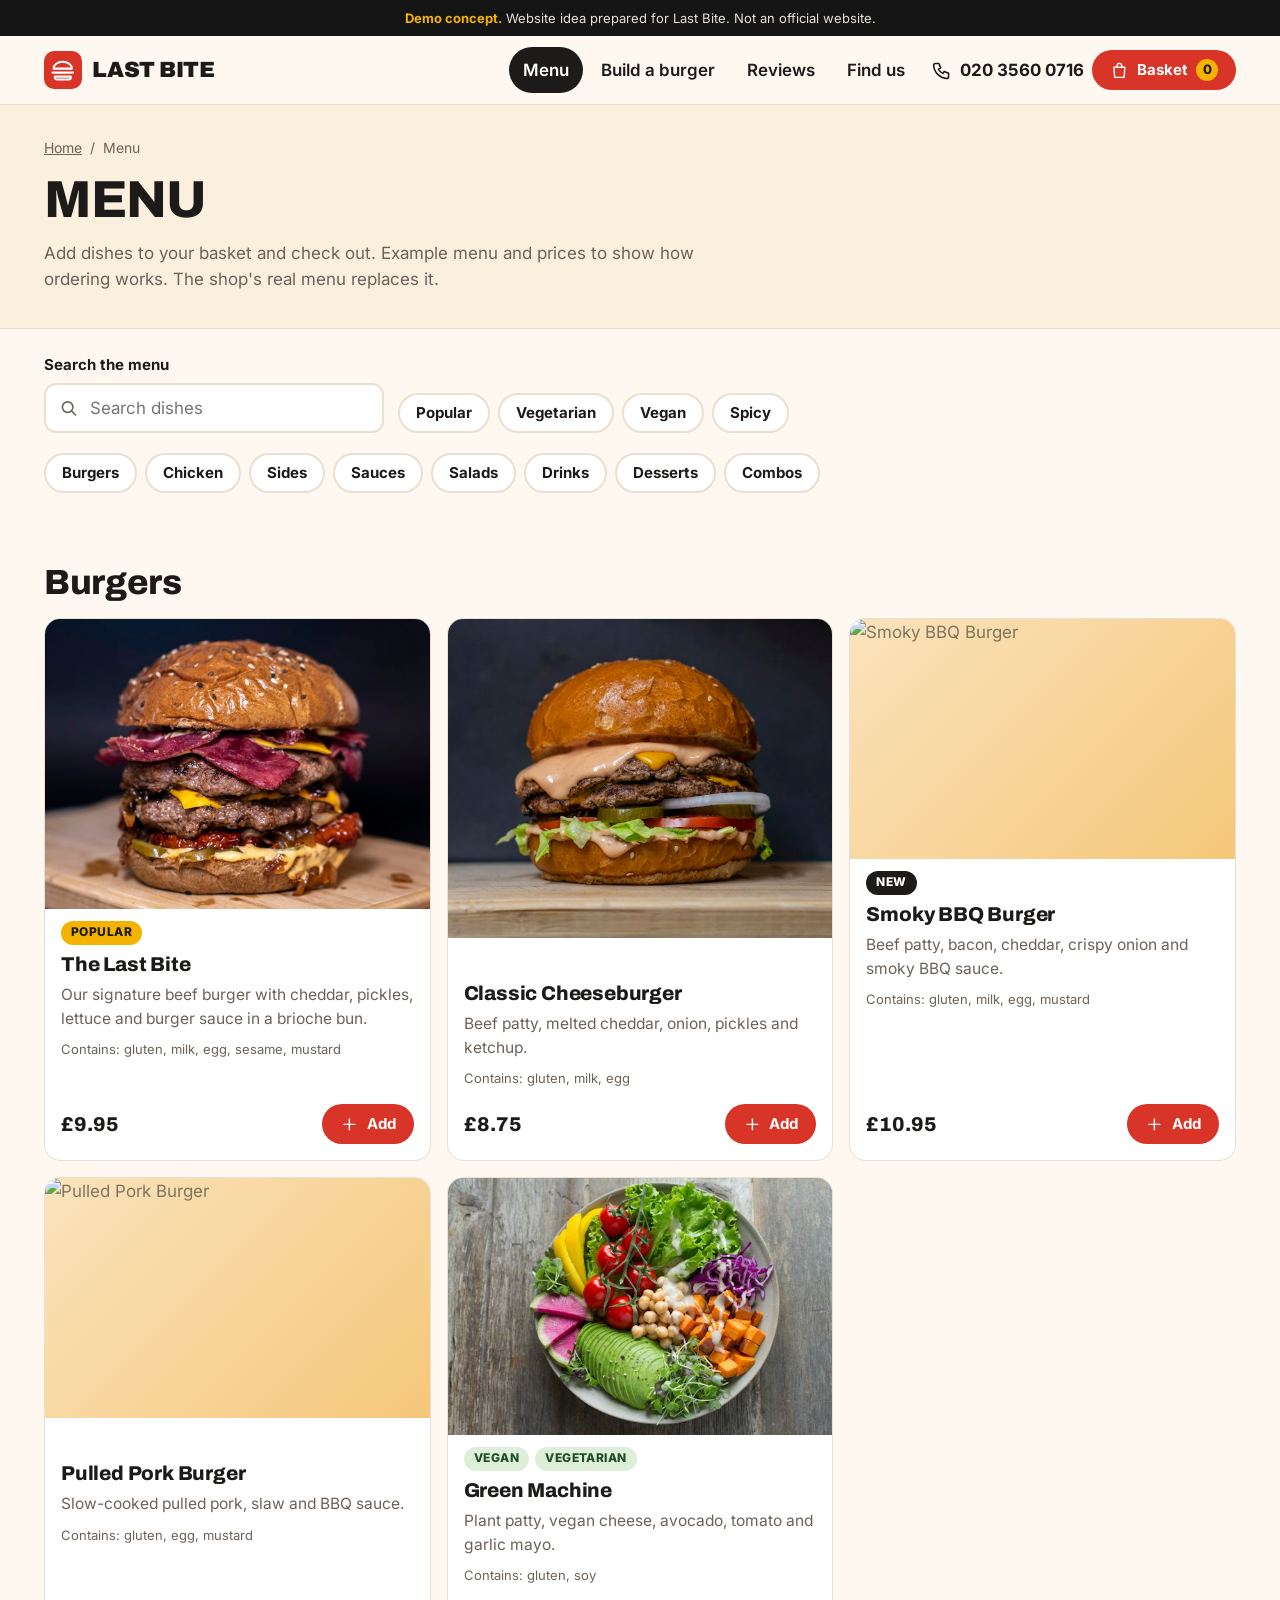
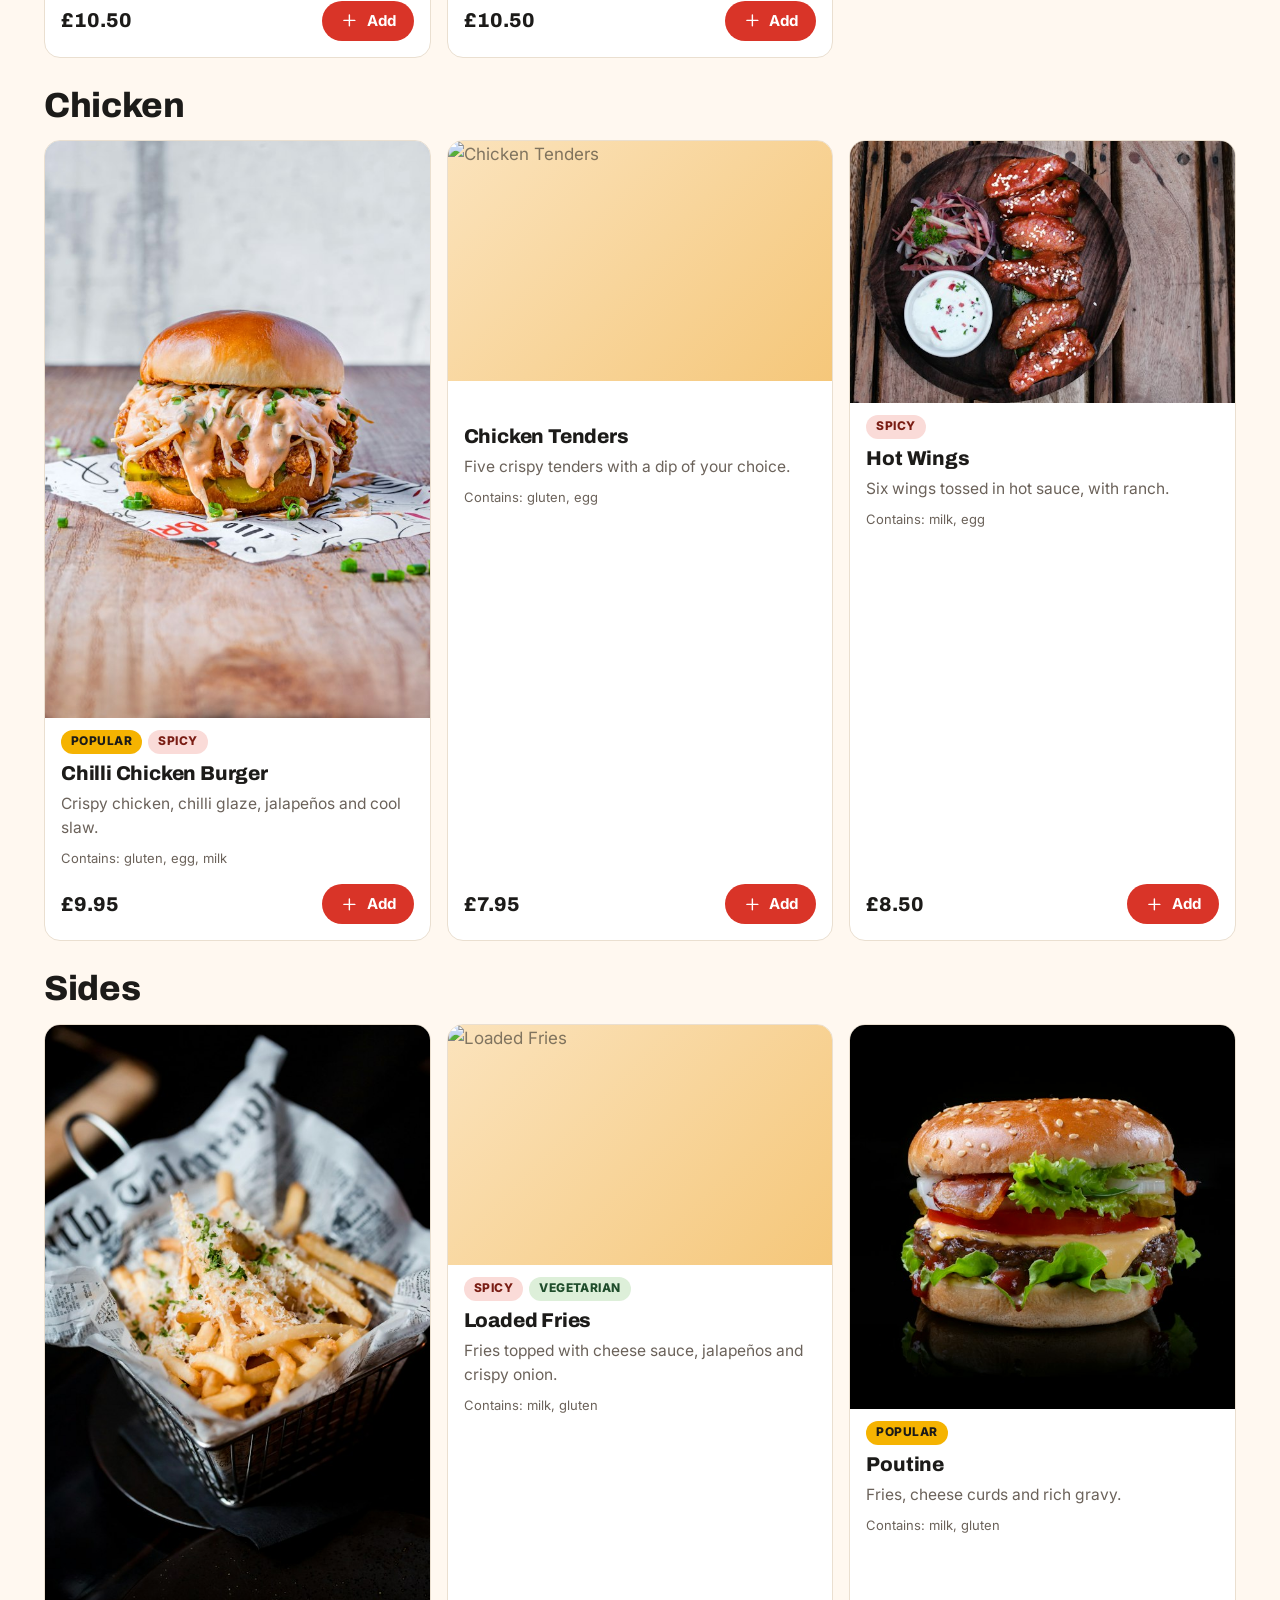
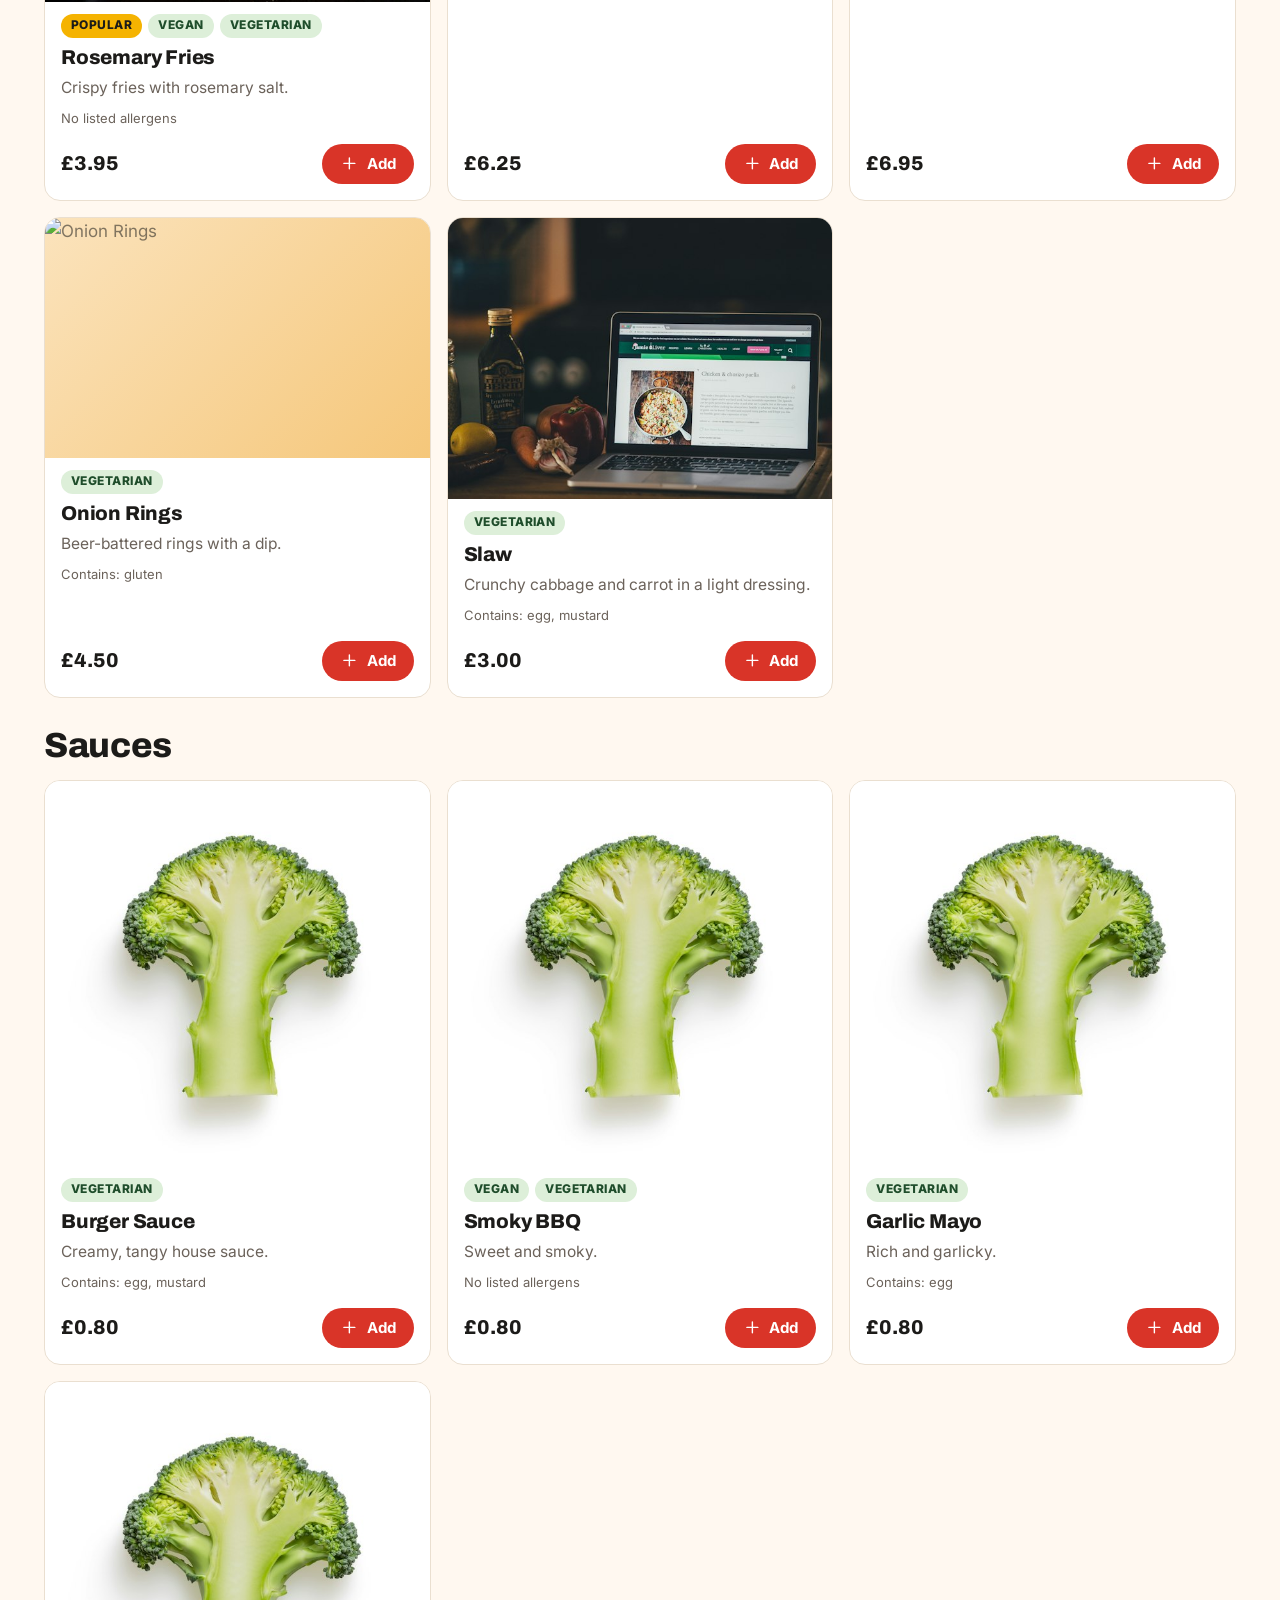
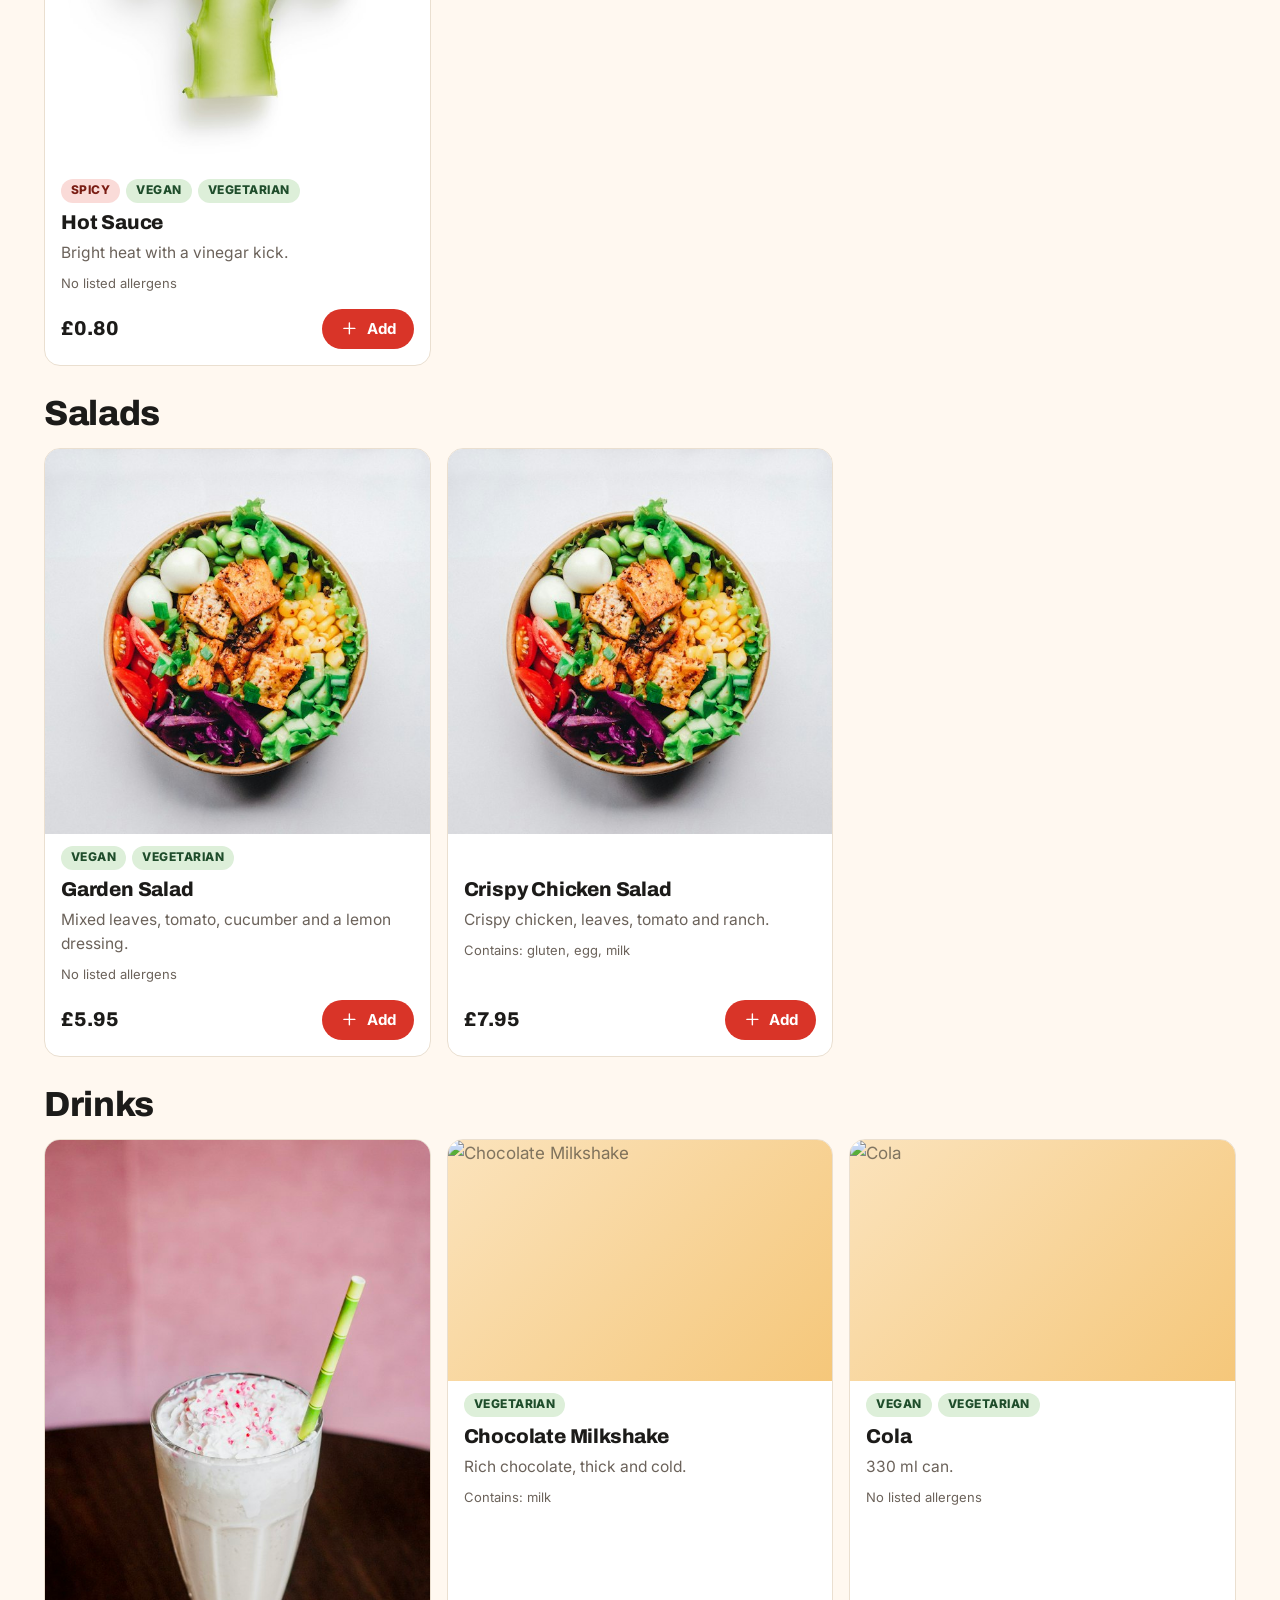
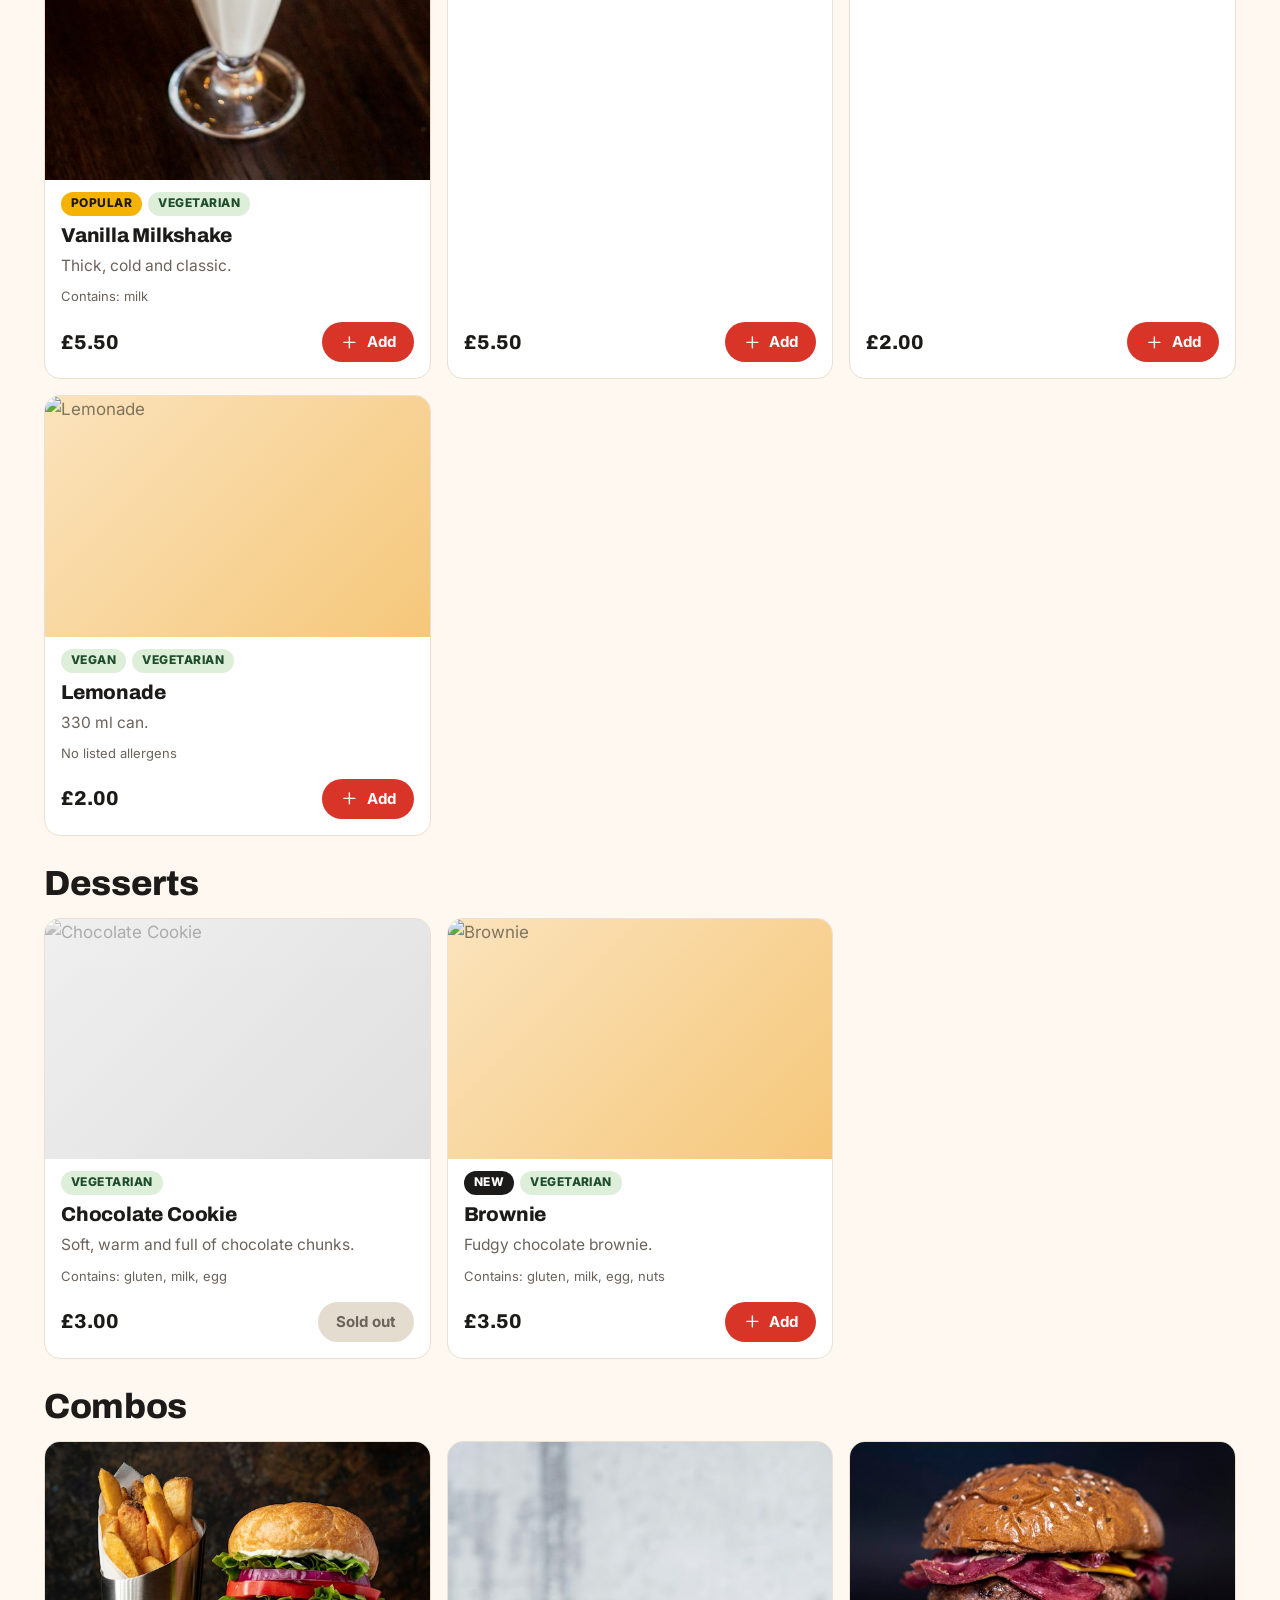
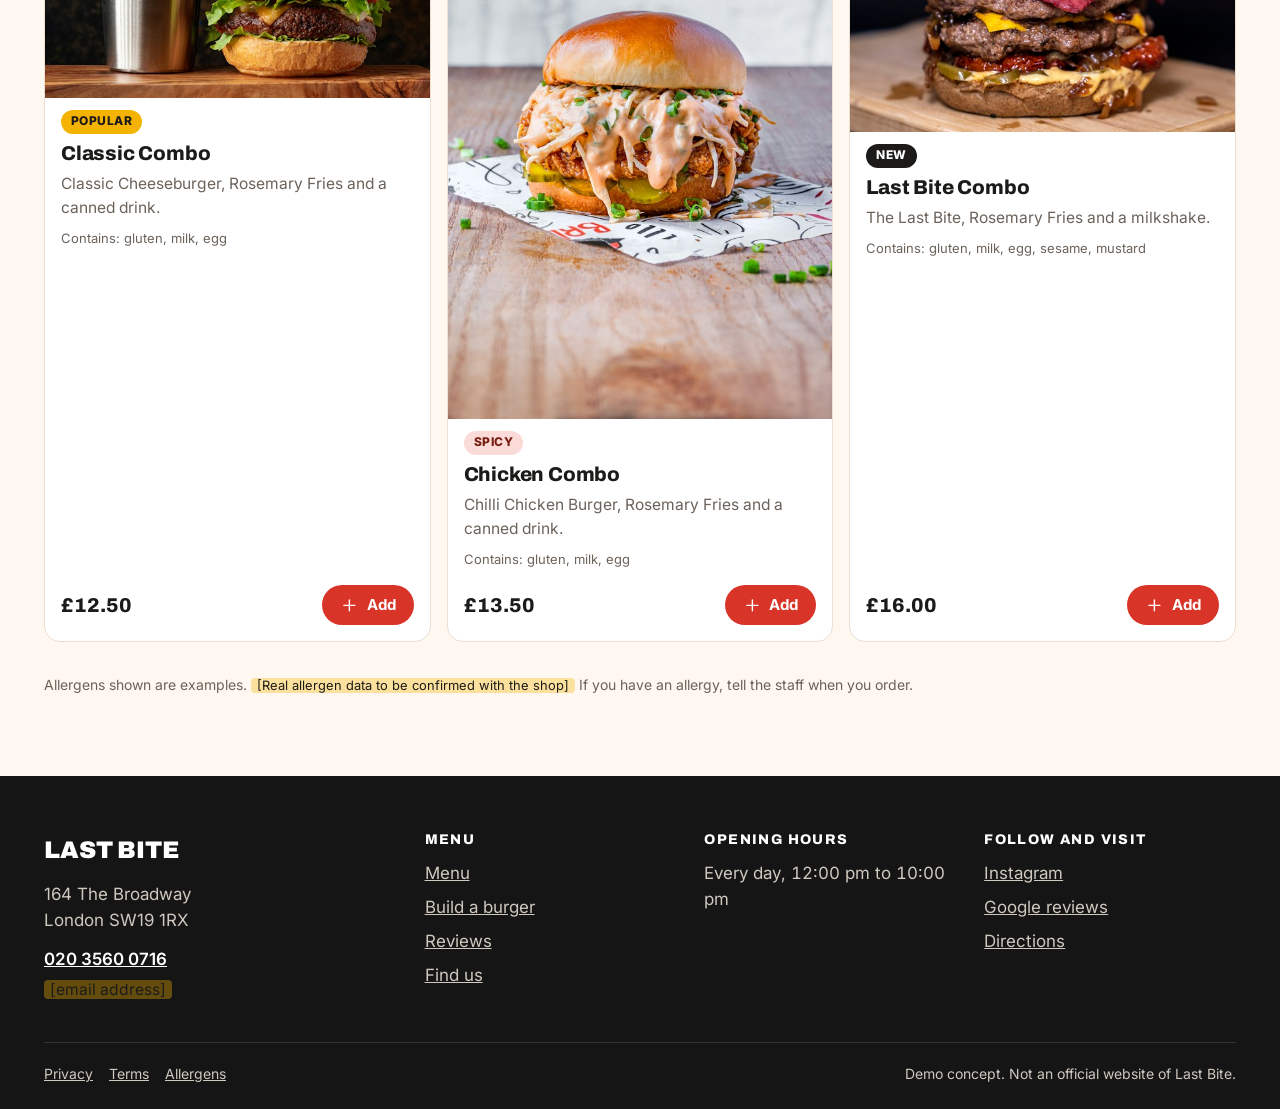
==== commit eee5680a: "Оновлення файлів сайту" ====
--- a/menu/index.html
+++ b/menu/index.html
@@ -88,7 +88,7 @@
   <p class="menu-count" data-count role="status"></p>
   <section class="menu-sec" id="cat-burgers" data-sec aria-labelledby="h-burgers"><h2 id="h-burgers">Burgers</h2><div class="dish-grid">
 <article class="card dish" data-item="last-bite" data-cat="burgers" data-tags="hit">
-  <div class="thumb" role="img" aria-label="Photo placeholder"><svg class="i " aria-hidden="true"><use href="#i-burger"/></svg></div>
+  <div class="thumb" role="img" aria-label="Photo placeholder"><img src="../assets/img/dish-last-bite.jpg" alt="The Last Bite burger" loading="lazy"></div>
   <div class="badges"><span class="badge b-hit">Popular</span></div>
   <h3>The Last Bite</h3>
   <p class="desc">Our signature beef burger with cheddar, pickles, lettuce and burger sauce in a brioche bun.</p>
@@ -96,7 +96,7 @@
   <div class="row"><span class="price">£9.95</span><button class="btn btn-primary btn-sm" type="button" data-add="last-bite" data-custom="1" aria-label="Add The Last Bite, choose extras"><svg class="i " aria-hidden="true"><use href="#i-plus"/></svg> Add</button></div>
 </article>
 <article class="card dish" data-item="classic" data-cat="burgers" data-tags="">
-  <div class="thumb" role="img" aria-label="Photo placeholder"><svg class="i " aria-hidden="true"><use href="#i-burger"/></svg></div>
+  <div class="thumb" role="img" aria-label="Photo placeholder"><img src="../assets/img/dish-classic.jpg" alt="Classic Cheeseburger" loading="lazy"></div>
   <div class="badges"></div>
   <h3>Classic Cheeseburger</h3>
   <p class="desc">Beef patty, melted cheddar, onion, pickles and ketchup.</p>
@@ -104,7 +104,7 @@
   <div class="row"><span class="price">£8.75</span><button class="btn btn-primary btn-sm" type="button" data-add="classic" data-custom="1" aria-label="Add Classic Cheeseburger, choose extras"><svg class="i " aria-hidden="true"><use href="#i-plus"/></svg> Add</button></div>
 </article>
 <article class="card dish" data-item="smoky" data-cat="burgers" data-tags="new">
-  <div class="thumb" role="img" aria-label="Photo placeholder"><svg class="i " aria-hidden="true"><use href="#i-burger"/></svg></div>
+  <div class="thumb" role="img" aria-label="Photo placeholder"><img src="../assets/img/dish-bbq.jpg" alt="Smoky BBQ Burger" loading="lazy"></div>
   <div class="badges"><span class="badge b-new">New</span></div>
   <h3>Smoky BBQ Burger</h3>
   <p class="desc">Beef patty, bacon, cheddar, crispy onion and smoky BBQ sauce.</p>
@@ -112,7 +112,7 @@
   <div class="row"><span class="price">£10.95</span><button class="btn btn-primary btn-sm" type="button" data-add="smoky" data-custom="1" aria-label="Add Smoky BBQ Burger, choose extras"><svg class="i " aria-hidden="true"><use href="#i-plus"/></svg> Add</button></div>
 </article>
 <article class="card dish" data-item="pulled" data-cat="burgers" data-tags="">
-  <div class="thumb" role="img" aria-label="Photo placeholder"><svg class="i " aria-hidden="true"><use href="#i-burger"/></svg></div>
+  <div class="thumb" role="img" aria-label="Photo placeholder"><img src="../assets/img/dish-pulled-pork.jpg" alt="Pulled Pork Burger" loading="lazy"></div>
   <div class="badges"></div>
   <h3>Pulled Pork Burger</h3>
   <p class="desc">Slow-cooked pulled pork, slaw and BBQ sauce.</p>
@@ -120,7 +120,7 @@
   <div class="row"><span class="price">£10.50</span><button class="btn btn-primary btn-sm" type="button" data-add="pulled" data-custom="1" aria-label="Add Pulled Pork Burger, choose extras"><svg class="i " aria-hidden="true"><use href="#i-plus"/></svg> Add</button></div>
 </article>
 <article class="card dish" data-item="green" data-cat="burgers" data-tags="vegan veg">
-  <div class="thumb" role="img" aria-label="Photo placeholder"><svg class="i " aria-hidden="true"><use href="#i-burger"/></svg></div>
+  <div class="thumb" role="img" aria-label="Photo placeholder"><img src="../assets/img/dish-veggie.jpg" alt="Green Machine veggie burger" loading="lazy"></div>
   <div class="badges"><span class="badge b-vegan">Vegan</span><span class="badge b-veg">Vegetarian</span></div>
   <h3>Green Machine</h3>
   <p class="desc">Plant patty, vegan cheese, avocado, tomato and garlic mayo.</p>
@@ -129,7 +129,7 @@
 </article>
 </div></section><section class="menu-sec" id="cat-chicken" data-sec aria-labelledby="h-chicken"><h2 id="h-chicken">Chicken</h2><div class="dish-grid">
 <article class="card dish" data-item="chilli" data-cat="chicken" data-tags="hit spicy">
-  <div class="thumb" role="img" aria-label="Photo placeholder"><svg class="i " aria-hidden="true"><use href="#i-chicken"/></svg></div>
+  <div class="thumb" role="img" aria-label="Photo placeholder"><img src="../assets/img/dish-chilli-chicken.jpg" alt="Chilli Chicken Burger" loading="lazy"></div>
   <div class="badges"><span class="badge b-hit">Popular</span><span class="badge b-spicy">Spicy</span></div>
   <h3>Chilli Chicken Burger</h3>
   <p class="desc">Crispy chicken, chilli glaze, jalapeños and cool slaw.</p>
@@ -137,7 +137,7 @@
   <div class="row"><span class="price">£9.95</span><button class="btn btn-primary btn-sm" type="button" data-add="chilli" data-custom="1" aria-label="Add Chilli Chicken Burger, choose extras"><svg class="i " aria-hidden="true"><use href="#i-plus"/></svg> Add</button></div>
 </article>
 <article class="card dish" data-item="tenders" data-cat="chicken" data-tags="">
-  <div class="thumb" role="img" aria-label="Photo placeholder"><svg class="i " aria-hidden="true"><use href="#i-chicken"/></svg></div>
+  <div class="thumb" role="img" aria-label="Photo placeholder"><img src="../assets/img/dish-tenders.jpg" alt="Chicken Tenders" loading="lazy"></div>
   <div class="badges"></div>
   <h3>Chicken Tenders</h3>
   <p class="desc">Five crispy tenders with a dip of your choice.</p>
@@ -145,7 +145,7 @@
   <div class="row"><span class="price">£7.95</span><button class="btn btn-primary btn-sm" type="button" data-add="tenders" aria-label="Add Chicken Tenders to basket"><svg class="i " aria-hidden="true"><use href="#i-plus"/></svg> Add</button></div>
 </article>
 <article class="card dish" data-item="wings" data-cat="chicken" data-tags="spicy">
-  <div class="thumb" role="img" aria-label="Photo placeholder"><svg class="i " aria-hidden="true"><use href="#i-chicken"/></svg></div>
+  <div class="thumb" role="img" aria-label="Photo placeholder"><img src="../assets/img/dish-wings.jpg" alt="Hot Wings" loading="lazy"></div>
   <div class="badges"><span class="badge b-spicy">Spicy</span></div>
   <h3>Hot Wings</h3>
   <p class="desc">Six wings tossed in hot sauce, with ranch.</p>
@@ -154,7 +154,7 @@
 </article>
 </div></section><section class="menu-sec" id="cat-sides" data-sec aria-labelledby="h-sides"><h2 id="h-sides">Sides</h2><div class="dish-grid">
 <article class="card dish" data-item="fries" data-cat="sides" data-tags="hit vegan veg">
-  <div class="thumb" role="img" aria-label="Photo placeholder"><svg class="i " aria-hidden="true"><use href="#i-fries"/></svg></div>
+  <div class="thumb" role="img" aria-label="Photo placeholder"><img src="../assets/img/dish-fries.jpg" alt="Rosemary Fries" loading="lazy"></div>
   <div class="badges"><span class="badge b-hit">Popular</span><span class="badge b-vegan">Vegan</span><span class="badge b-veg">Vegetarian</span></div>
   <h3>Rosemary Fries</h3>
   <p class="desc">Crispy fries with rosemary salt.</p>
@@ -162,7 +162,7 @@
   <div class="row"><span class="price">£3.95</span><button class="btn btn-primary btn-sm" type="button" data-add="fries" aria-label="Add Rosemary Fries to basket"><svg class="i " aria-hidden="true"><use href="#i-plus"/></svg> Add</button></div>
 </article>
 <article class="card dish" data-item="loaded" data-cat="sides" data-tags="spicy veg">
-  <div class="thumb" role="img" aria-label="Photo placeholder"><svg class="i " aria-hidden="true"><use href="#i-fries"/></svg></div>
+  <div class="thumb" role="img" aria-label="Photo placeholder"><img src="../assets/img/dish-loaded-fries.jpg" alt="Loaded Fries" loading="lazy"></div>
   <div class="badges"><span class="badge b-spicy">Spicy</span><span class="badge b-veg">Vegetarian</span></div>
   <h3>Loaded Fries</h3>
   <p class="desc">Fries topped with cheese sauce, jalapeños and crispy onion.</p>
@@ -170,7 +170,7 @@
   <div class="row"><span class="price">£6.25</span><button class="btn btn-primary btn-sm" type="button" data-add="loaded" aria-label="Add Loaded Fries to basket"><svg class="i " aria-hidden="true"><use href="#i-plus"/></svg> Add</button></div>
 </article>
 <article class="card dish" data-item="poutine" data-cat="sides" data-tags="hit">
-  <div class="thumb" role="img" aria-label="Photo placeholder"><svg class="i " aria-hidden="true"><use href="#i-fries"/></svg></div>
+  <div class="thumb" role="img" aria-label="Photo placeholder"><img src="../assets/img/dish-poutine.jpg" alt="Poutine" loading="lazy"></div>
   <div class="badges"><span class="badge b-hit">Popular</span></div>
   <h3>Poutine</h3>
   <p class="desc">Fries, cheese curds and rich gravy.</p>
@@ -178,7 +178,7 @@
   <div class="row"><span class="price">£6.95</span><button class="btn btn-primary btn-sm" type="button" data-add="poutine" aria-label="Add Poutine to basket"><svg class="i " aria-hidden="true"><use href="#i-plus"/></svg> Add</button></div>
 </article>
 <article class="card dish" data-item="onion-rings" data-cat="sides" data-tags="veg">
-  <div class="thumb" role="img" aria-label="Photo placeholder"><svg class="i " aria-hidden="true"><use href="#i-fries"/></svg></div>
+  <div class="thumb" role="img" aria-label="Photo placeholder"><img src="../assets/img/dish-onion-rings.jpg" alt="Onion Rings" loading="lazy"></div>
   <div class="badges"><span class="badge b-veg">Vegetarian</span></div>
   <h3>Onion Rings</h3>
   <p class="desc">Beer-battered rings with a dip.</p>
@@ -186,7 +186,7 @@
   <div class="row"><span class="price">£4.50</span><button class="btn btn-primary btn-sm" type="button" data-add="onion-rings" aria-label="Add Onion Rings to basket"><svg class="i " aria-hidden="true"><use href="#i-plus"/></svg> Add</button></div>
 </article>
 <article class="card dish" data-item="slaw" data-cat="sides" data-tags="veg">
-  <div class="thumb" role="img" aria-label="Photo placeholder"><svg class="i " aria-hidden="true"><use href="#i-fries"/></svg></div>
+  <div class="thumb" role="img" aria-label="Photo placeholder"><img src="../assets/img/dish-slaw.jpg" alt="Slaw" loading="lazy"></div>
   <div class="badges"><span class="badge b-veg">Vegetarian</span></div>
   <h3>Slaw</h3>
   <p class="desc">Crunchy cabbage and carrot in a light dressing.</p>
@@ -195,7 +195,7 @@
 </article>
 </div></section><section class="menu-sec" id="cat-sauces" data-sec aria-labelledby="h-sauces"><h2 id="h-sauces">Sauces</h2><div class="dish-grid">
 <article class="card dish" data-item="sauce-burger" data-cat="sauces" data-tags="veg">
-  <div class="thumb" role="img" aria-label="Photo placeholder"><svg class="i " aria-hidden="true"><use href="#i-sauce"/></svg></div>
+  <div class="thumb" role="img" aria-label="Photo placeholder"><img src="../assets/img/dish-sauce.jpg" alt="Burger Sauce" loading="lazy"></div>
   <div class="badges"><span class="badge b-veg">Vegetarian</span></div>
   <h3>Burger Sauce</h3>
   <p class="desc">Creamy, tangy house sauce.</p>
@@ -203,7 +203,7 @@
   <div class="row"><span class="price">£0.80</span><button class="btn btn-primary btn-sm" type="button" data-add="sauce-burger" aria-label="Add Burger Sauce to basket"><svg class="i " aria-hidden="true"><use href="#i-plus"/></svg> Add</button></div>
 </article>
 <article class="card dish" data-item="sauce-bbq" data-cat="sauces" data-tags="vegan veg">
-  <div class="thumb" role="img" aria-label="Photo placeholder"><svg class="i " aria-hidden="true"><use href="#i-sauce"/></svg></div>
+  <div class="thumb" role="img" aria-label="Photo placeholder"><img src="../assets/img/dish-sauce.jpg" alt="Smoky BBQ Sauce" loading="lazy"></div>
   <div class="badges"><span class="badge b-vegan">Vegan</span><span class="badge b-veg">Vegetarian</span></div>
   <h3>Smoky BBQ</h3>
   <p class="desc">Sweet and smoky.</p>
@@ -211,7 +211,7 @@
   <div class="row"><span class="price">£0.80</span><button class="btn btn-primary btn-sm" type="button" data-add="sauce-bbq" aria-label="Add Smoky BBQ to basket"><svg class="i " aria-hidden="true"><use href="#i-plus"/></svg> Add</button></div>
 </article>
 <article class="card dish" data-item="sauce-garlic" data-cat="sauces" data-tags="veg">
-  <div class="thumb" role="img" aria-label="Photo placeholder"><svg class="i " aria-hidden="true"><use href="#i-sauce"/></svg></div>
+  <div class="thumb" role="img" aria-label="Photo placeholder"><img src="../assets/img/dish-sauce.jpg" alt="Garlic Mayo" loading="lazy"></div>
   <div class="badges"><span class="badge b-veg">Vegetarian</span></div>
   <h3>Garlic Mayo</h3>
   <p class="desc">Rich and garlicky.</p>
@@ -219,7 +219,7 @@
   <div class="row"><span class="price">£0.80</span><button class="btn btn-primary btn-sm" type="button" data-add="sauce-garlic" aria-label="Add Garlic Mayo to basket"><svg class="i " aria-hidden="true"><use href="#i-plus"/></svg> Add</button></div>
 </article>
 <article class="card dish" data-item="sauce-hot" data-cat="sauces" data-tags="spicy vegan veg">
-  <div class="thumb" role="img" aria-label="Photo placeholder"><svg class="i " aria-hidden="true"><use href="#i-sauce"/></svg></div>
+  <div class="thumb" role="img" aria-label="Photo placeholder"><img src="../assets/img/dish-sauce.jpg" alt="Hot Sauce" loading="lazy"></div>
   <div class="badges"><span class="badge b-spicy">Spicy</span><span class="badge b-vegan">Vegan</span><span class="badge b-veg">Vegetarian</span></div>
   <h3>Hot Sauce</h3>
   <p class="desc">Bright heat with a vinegar kick.</p>
@@ -228,7 +228,7 @@
 </article>
 </div></section><section class="menu-sec" id="cat-salads" data-sec aria-labelledby="h-salads"><h2 id="h-salads">Salads</h2><div class="dish-grid">
 <article class="card dish" data-item="salad-garden" data-cat="salads" data-tags="vegan veg">
-  <div class="thumb" role="img" aria-label="Photo placeholder"><svg class="i " aria-hidden="true"><use href="#i-leaf"/></svg></div>
+  <div class="thumb" role="img" aria-label="Photo placeholder"><img src="../assets/img/dish-salad.jpg" alt="Garden Salad" loading="lazy"></div>
   <div class="badges"><span class="badge b-vegan">Vegan</span><span class="badge b-veg">Vegetarian</span></div>
   <h3>Garden Salad</h3>
   <p class="desc">Mixed leaves, tomato, cucumber and a lemon dressing.</p>
@@ -236,7 +236,7 @@
   <div class="row"><span class="price">£5.95</span><button class="btn btn-primary btn-sm" type="button" data-add="salad-garden" aria-label="Add Garden Salad to basket"><svg class="i " aria-hidden="true"><use href="#i-plus"/></svg> Add</button></div>
 </article>
 <article class="card dish" data-item="salad-chicken" data-cat="salads" data-tags="">
-  <div class="thumb" role="img" aria-label="Photo placeholder"><svg class="i " aria-hidden="true"><use href="#i-leaf"/></svg></div>
+  <div class="thumb" role="img" aria-label="Photo placeholder"><img src="../assets/img/dish-salad.jpg" alt="Crispy Chicken Salad" loading="lazy"></div>
   <div class="badges"></div>
   <h3>Crispy Chicken Salad</h3>
   <p class="desc">Crispy chicken, leaves, tomato and ranch.</p>
@@ -245,7 +245,7 @@
 </article>
 </div></section><section class="menu-sec" id="cat-drinks" data-sec aria-labelledby="h-drinks"><h2 id="h-drinks">Drinks</h2><div class="dish-grid">
 <article class="card dish" data-item="shake-vanilla" data-cat="drinks" data-tags="hit veg">
-  <div class="thumb" role="img" aria-label="Photo placeholder"><svg class="i " aria-hidden="true"><use href="#i-cup"/></svg></div>
+  <div class="thumb" role="img" aria-label="Photo placeholder"><img src="../assets/img/dish-shake.jpg" alt="Vanilla Milkshake" loading="lazy"></div>
   <div class="badges"><span class="badge b-hit">Popular</span><span class="badge b-veg">Vegetarian</span></div>
   <h3>Vanilla Milkshake</h3>
   <p class="desc">Thick, cold and classic.</p>
@@ -253,7 +253,7 @@
   <div class="row"><span class="price">£5.50</span><button class="btn btn-primary btn-sm" type="button" data-add="shake-vanilla" aria-label="Add Vanilla Milkshake to basket"><svg class="i " aria-hidden="true"><use href="#i-plus"/></svg> Add</button></div>
 </article>
 <article class="card dish" data-item="shake-choc" data-cat="drinks" data-tags="veg">
-  <div class="thumb" role="img" aria-label="Photo placeholder"><svg class="i " aria-hidden="true"><use href="#i-cup"/></svg></div>
+  <div class="thumb" role="img" aria-label="Photo placeholder"><img src="../assets/img/dish-choc-shake.jpg" alt="Chocolate Milkshake" loading="lazy"></div>
   <div class="badges"><span class="badge b-veg">Vegetarian</span></div>
   <h3>Chocolate Milkshake</h3>
   <p class="desc">Rich chocolate, thick and cold.</p>
@@ -261,7 +261,7 @@
   <div class="row"><span class="price">£5.50</span><button class="btn btn-primary btn-sm" type="button" data-add="shake-choc" aria-label="Add Chocolate Milkshake to basket"><svg class="i " aria-hidden="true"><use href="#i-plus"/></svg> Add</button></div>
 </article>
 <article class="card dish" data-item="cola" data-cat="drinks" data-tags="vegan veg">
-  <div class="thumb" role="img" aria-label="Photo placeholder"><svg class="i " aria-hidden="true"><use href="#i-cup"/></svg></div>
+  <div class="thumb" role="img" aria-label="Photo placeholder"><img src="../assets/img/dish-cola.jpg" alt="Cola" loading="lazy"></div>
   <div class="badges"><span class="badge b-vegan">Vegan</span><span class="badge b-veg">Vegetarian</span></div>
   <h3>Cola</h3>
   <p class="desc">330 ml can.</p>
@@ -269,7 +269,7 @@
   <div class="row"><span class="price">£2.00</span><button class="btn btn-primary btn-sm" type="button" data-add="cola" aria-label="Add Cola to basket"><svg class="i " aria-hidden="true"><use href="#i-plus"/></svg> Add</button></div>
 </article>
 <article class="card dish" data-item="lemonade" data-cat="drinks" data-tags="vegan veg">
-  <div class="thumb" role="img" aria-label="Photo placeholder"><svg class="i " aria-hidden="true"><use href="#i-cup"/></svg></div>
+  <div class="thumb" role="img" aria-label="Photo placeholder"><img src="../assets/img/dish-lemonade.jpg" alt="Lemonade" loading="lazy"></div>
   <div class="badges"><span class="badge b-vegan">Vegan</span><span class="badge b-veg">Vegetarian</span></div>
   <h3>Lemonade</h3>
   <p class="desc">330 ml can.</p>
@@ -278,7 +278,7 @@
 </article>
 </div></section><section class="menu-sec" id="cat-desserts" data-sec aria-labelledby="h-desserts"><h2 id="h-desserts">Desserts</h2><div class="dish-grid">
 <article class="card dish is-soldout" data-item="cookie" data-cat="desserts" data-tags="veg">
-  <div class="thumb" role="img" aria-label="Photo placeholder"><svg class="i " aria-hidden="true"><use href="#i-dessert"/></svg></div>
+  <div class="thumb" role="img" aria-label="Photo placeholder"><img src="../assets/img/dish-cookie.jpg" alt="Chocolate Cookie" loading="lazy"></div>
   <div class="badges"><span class="badge b-veg">Vegetarian</span></div>
   <h3>Chocolate Cookie</h3>
   <p class="desc">Soft, warm and full of chocolate chunks.</p>
@@ -286,7 +286,7 @@
   <div class="row"><span class="price">£3.00</span><button class="btn btn-secondary btn-sm" type="button" disabled>Sold out</button></div>
 </article>
 <article class="card dish" data-item="brownie" data-cat="desserts" data-tags="new veg">
-  <div class="thumb" role="img" aria-label="Photo placeholder"><svg class="i " aria-hidden="true"><use href="#i-dessert"/></svg></div>
+  <div class="thumb" role="img" aria-label="Photo placeholder"><img src="../assets/img/dish-brownie.jpg" alt="Brownie" loading="lazy"></div>
   <div class="badges"><span class="badge b-new">New</span><span class="badge b-veg">Vegetarian</span></div>
   <h3>Brownie</h3>
   <p class="desc">Fudgy chocolate brownie.</p>
@@ -295,7 +295,7 @@
 </article>
 </div></section><section class="menu-sec" id="cat-combos" data-sec aria-labelledby="h-combos"><h2 id="h-combos">Combos</h2><div class="dish-grid">
 <article class="card dish" data-item="combo-classic" data-cat="combos" data-tags="hit">
-  <div class="thumb" role="img" aria-label="Photo placeholder"><svg class="i " aria-hidden="true"><use href="#i-bag"/></svg></div>
+  <div class="thumb" role="img" aria-label="Photo placeholder"><img src="../assets/img/dish-combo.jpg" alt="Classic Combo" loading="lazy"></div>
   <div class="badges"><span class="badge b-hit">Popular</span></div>
   <h3>Classic Combo</h3>
   <p class="desc">Classic Cheeseburger, Rosemary Fries and a canned drink.</p>
@@ -303,7 +303,7 @@
   <div class="row"><span class="price">£12.50</span><button class="btn btn-primary btn-sm" type="button" data-add="combo-classic" aria-label="Add Classic Combo to basket"><svg class="i " aria-hidden="true"><use href="#i-plus"/></svg> Add</button></div>
 </article>
 <article class="card dish" data-item="combo-chicken" data-cat="combos" data-tags="spicy">
-  <div class="thumb" role="img" aria-label="Photo placeholder"><svg class="i " aria-hidden="true"><use href="#i-bag"/></svg></div>
+  <div class="thumb" role="img" aria-label="Photo placeholder"><img src="../assets/img/dish-chilli-chicken.jpg" alt="Chicken Combo" loading="lazy"></div>
   <div class="badges"><span class="badge b-spicy">Spicy</span></div>
   <h3>Chicken Combo</h3>
   <p class="desc">Chilli Chicken Burger, Rosemary Fries and a canned drink.</p>
@@ -311,7 +311,7 @@
   <div class="row"><span class="price">£13.50</span><button class="btn btn-primary btn-sm" type="button" data-add="combo-chicken" aria-label="Add Chicken Combo to basket"><svg class="i " aria-hidden="true"><use href="#i-plus"/></svg> Add</button></div>
 </article>
 <article class="card dish" data-item="combo-last" data-cat="combos" data-tags="new">
-  <div class="thumb" role="img" aria-label="Photo placeholder"><svg class="i " aria-hidden="true"><use href="#i-bag"/></svg></div>
+  <div class="thumb" role="img" aria-label="Photo placeholder"><img src="../assets/img/dish-last-bite.jpg" alt="Last Bite Combo" loading="lazy"></div>
   <div class="badges"><span class="badge b-new">New</span></div>
   <h3>Last Bite Combo</h3>
   <p class="desc">The Last Bite, Rosemary Fries and a milkshake.</p>
--- a/assets/css/base.css
+++ b/assets/css/base.css
@@ -103,6 +103,7 @@
 .trust a { color: #fff; }
 .hero-visual { text-align: center; }
 .hero-art { width: min(100%, 360px); height: auto; filter: drop-shadow(0 10px 24px rgb(0 0 0 / .35)); }
+.hero-img { width: min(100%, 480px); height: auto; border-radius: 16px; box-shadow: 0 12px 36px rgb(0 0 0 / .38); object-fit: cover; display: block; margin: 0 auto; }
 @media (min-width: 900px) { .hero-grid { grid-template-columns: 1.15fr .85fr; } .hero { padding: 72px 0; } }
 .status { font-weight: 600; }
 .status[data-state="open"]::before, .status[data-state="closed"]::before { content: ""; display: inline-block; width: 10px; height: 10px; border-radius: 50%; margin-right: 8px; background: #8A8178; }
@@ -130,6 +131,7 @@
 .dish > *:not(.thumb) { margin-left: 16px; margin-right: 16px; }
 .thumb { aspect-ratio: 16 / 10; display: flex; align-items: center; justify-content: center; background: linear-gradient(135deg, #FBE3BC, #F5C77A); color: rgb(28 27 25 / .55); }
 .thumb .i { width: 56px; height: 56px; stroke-width: 1.4; }
+.thumb img { width: 100%; height: 100%; object-fit: cover; display: block; border-radius: inherit; }
 .badges { display: flex; flex-wrap: wrap; gap: 6px; min-height: 24px; margin-top: 4px; }
 .badge { display: inline-block; padding: 2px 10px; border-radius: 999px; font-size: .75rem; font-weight: 800; text-transform: uppercase; letter-spacing: .04em; background: #F0E6D6; color: var(--c-ink); }
 .b-hit { background: var(--c-accent); }
